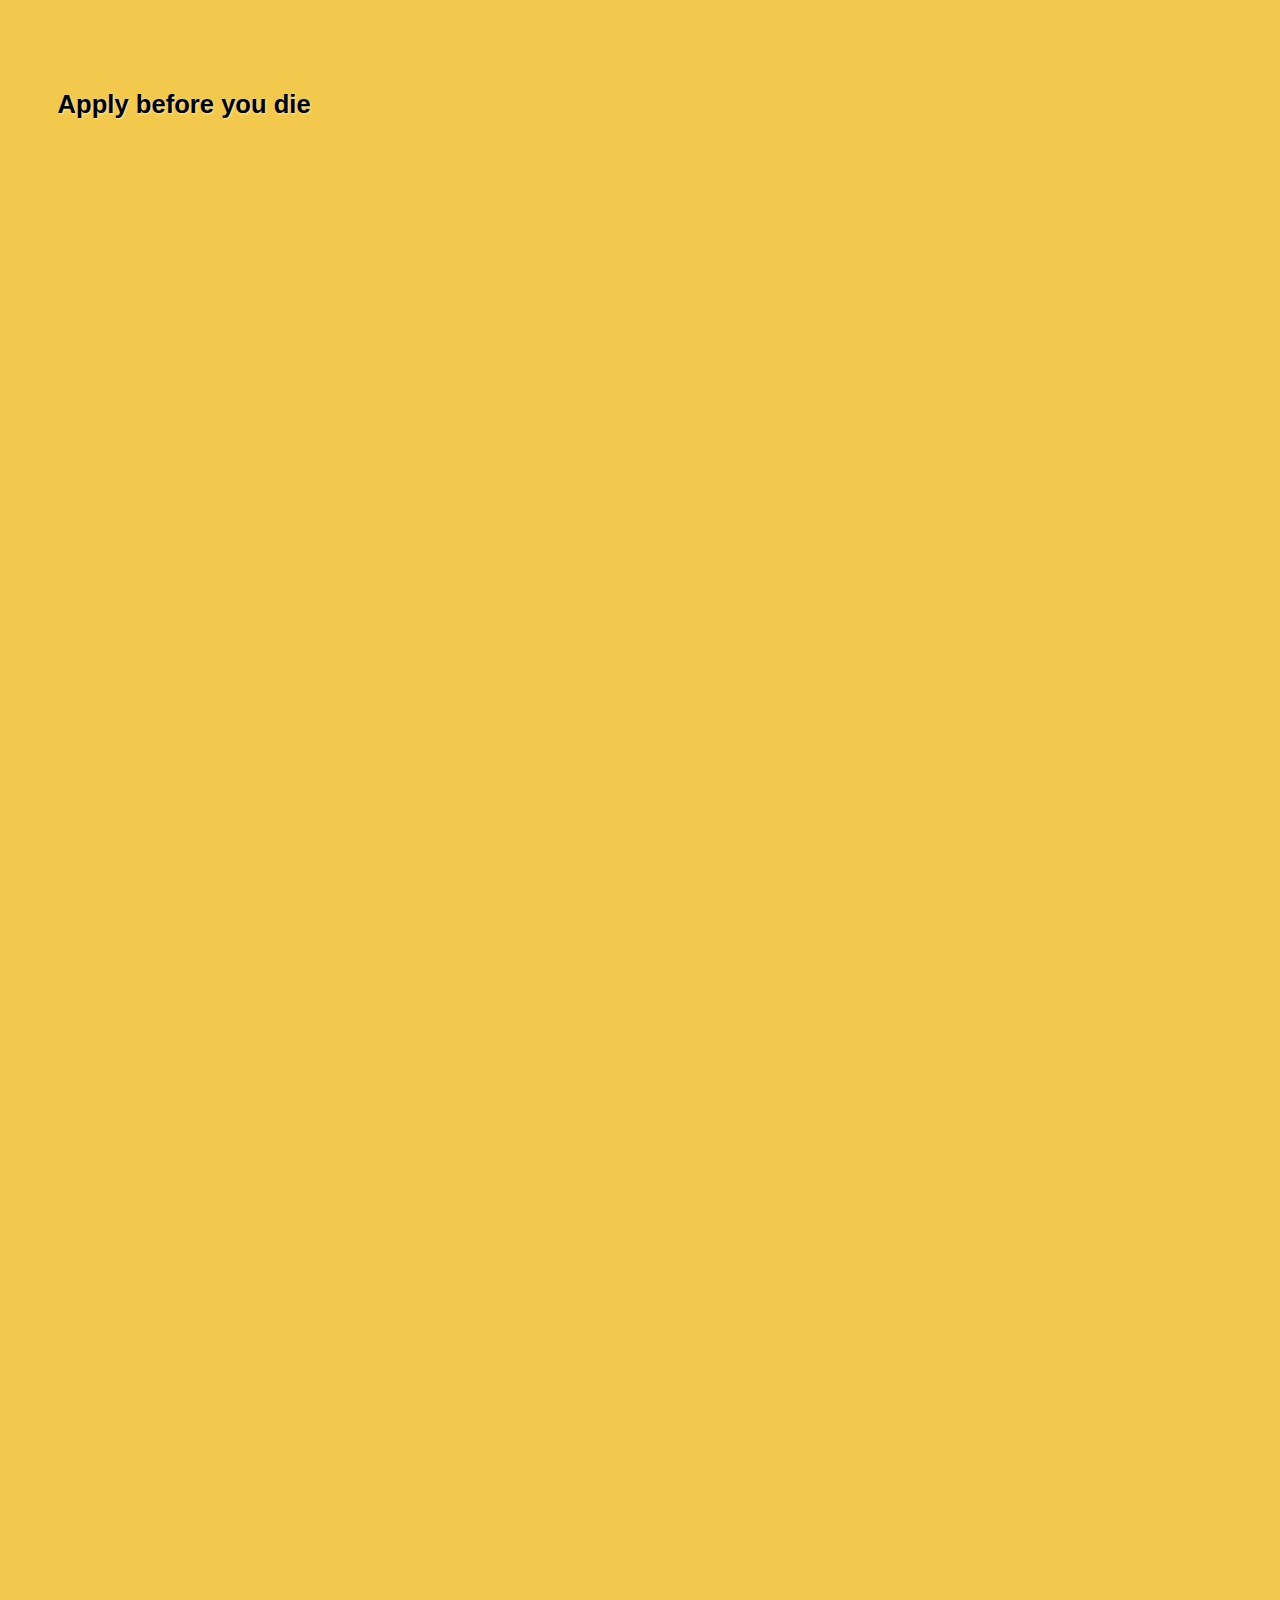
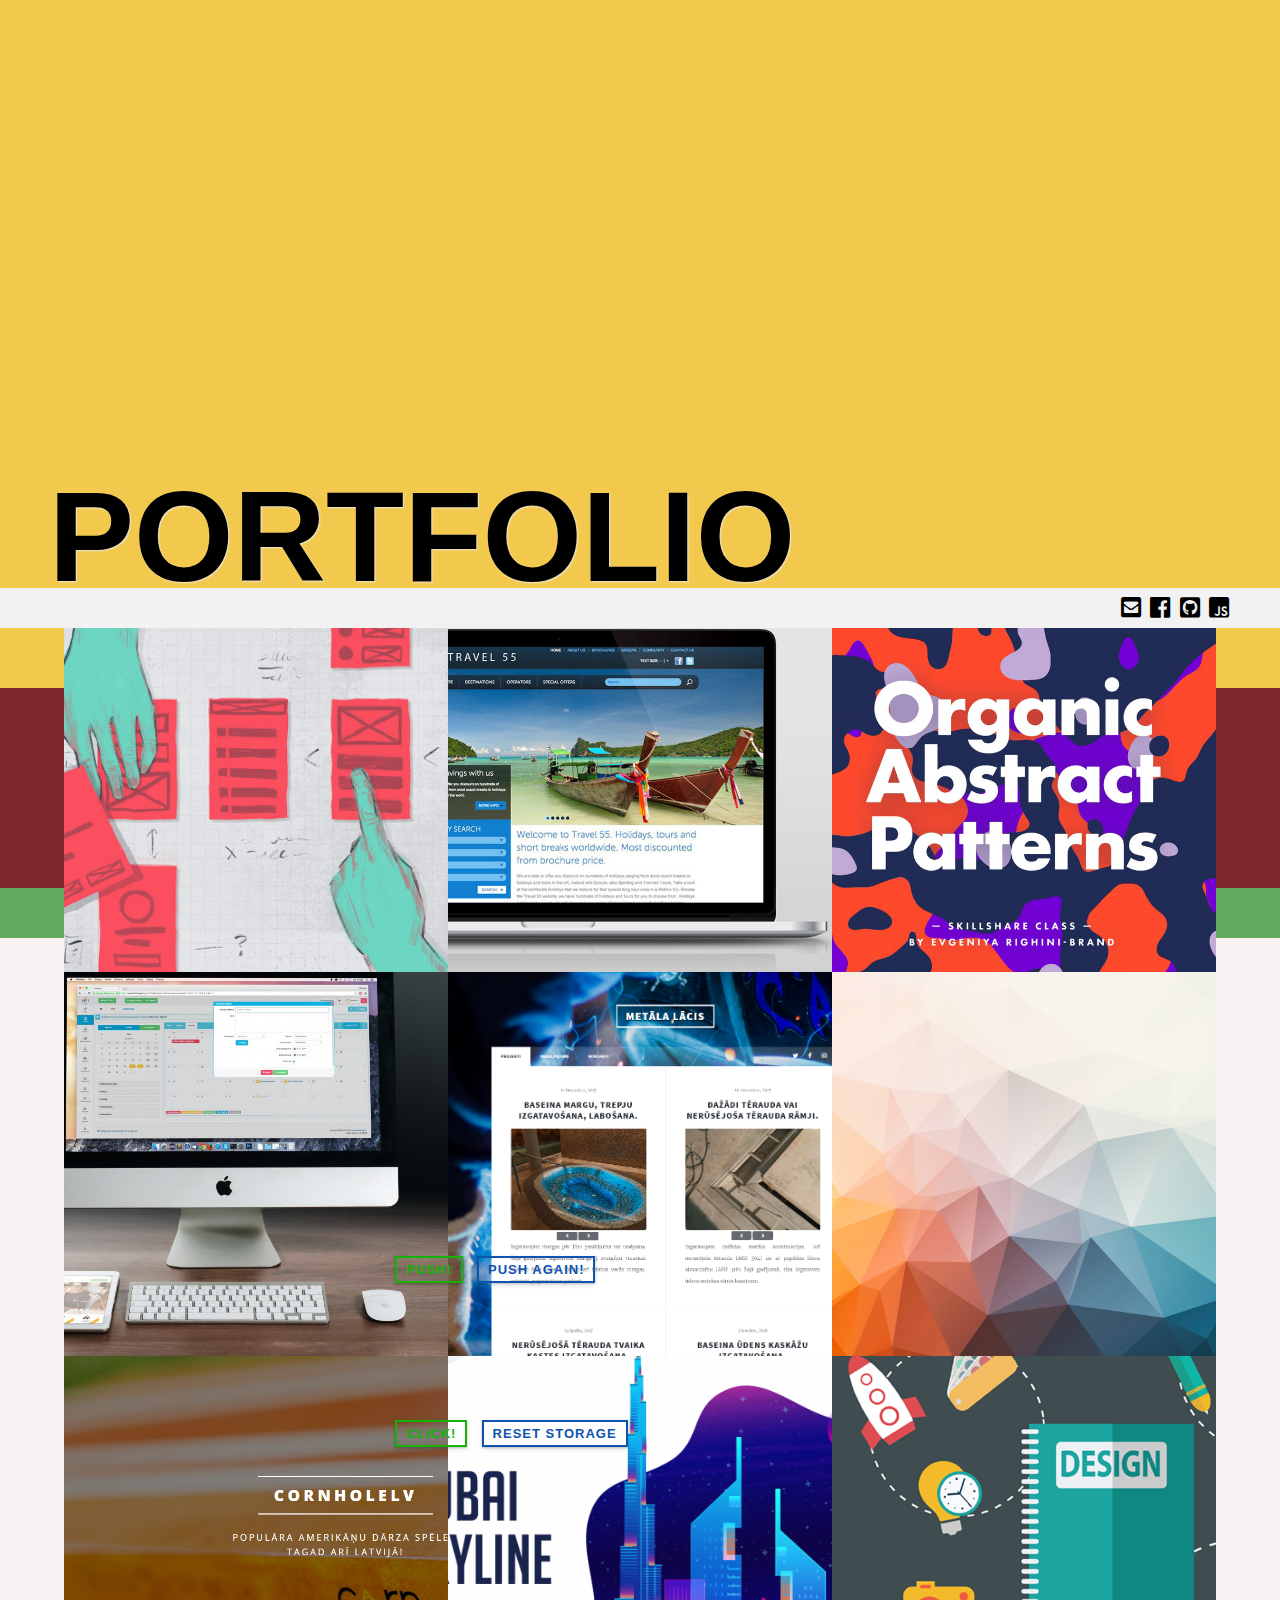
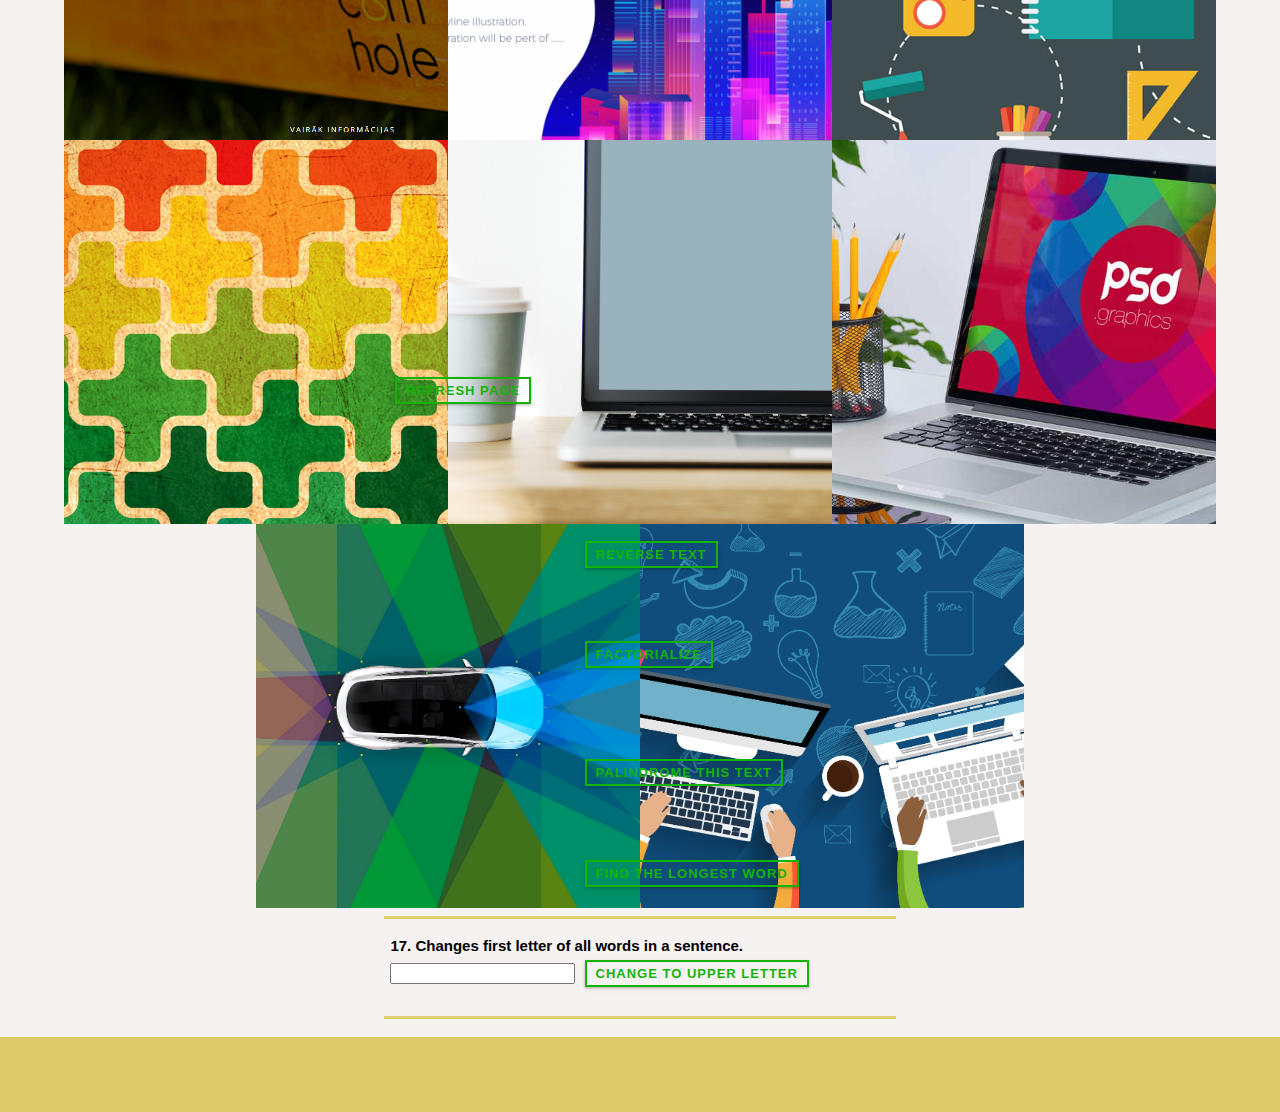
==== index.html @ d0a2f08c "17. Upper letter" ====
<html>
    <head> 
        <meta name="viewport" content="width=device-width, initial-scale=1.0">
        <link rel="stylesheet" href="reset.css">
        <link rel="stylesheet" href="style.css">
        <link rel="stylesheet" href="web-fonts-with-css\css\fontawesome-all.css">

        <title></title>
    </head>
    <body>

<div class="grid">
        <div class="sText"><h2>Apply before you die</h2></div>
        <div class="ltext"><h1>PORTFOLIO</h1> </div>
        
        <div class="pics">


            <div class="pic-des">
                <img class="image" src="img/1.png"></img>

                <div class="overlay overlayBot">
                        <div class="pictextbot"><p>Just drawing papers and fingers <br/>Dec 2018</p></div>
                    </div>
    
                    <div class="overlay2 overlayBot2">
                            <div class="pictexttop"><h4>Paperfinger.com</h4></div>
                        </div>
                
            </div> 

            <div class="pic-des">
                  <img class="image" src="img/2.png"></img>

                <div class="overlay overlayBot">
                    <div class="pictextbot"><p>Full web site build <br/>Jun 2018</p></div>
                </div>

                <div class="overlay2 overlayBot2">
                        <div class="pictexttop"><h4>KungFuPanda.com</h4></div>
                    </div>
                
            </div> 


            <div class="pic-des"><img  class="image" src="img/3.png"></img>
                <div class="overlay overlayBot">
                        <div class="pictextbot"><p>Pattern drawing <br/>Jun 2017</p></div>
                    </div>
    
                    <div class="overlay2 overlayBot2">
                            <div class="pictexttop"><h4>Organicabstract.com</h4></div>
                        </div>
                    
            </div>

            <div class="pic-des"><img  class="image" src="img/4.png"></img>
                <div class="overlay overlayBot">
                        <div class="pictextbot"><p>Full web site build <br/>Jun 2018</p></div>
                    </div>
    
                    <div class="overlay2 overlayBot2">
                            <div class="pictexttop"><h4>KungFuPanda.com</h4></div>
                        </div>
                    </div>

            <div class="pic-des"><img  class="image" src="img/6.png"></img>
                <div class="overlay overlayBot">
                        <div class="pictextbot"><p>Full web site build <br/>Jun 2018</p></div>
                    </div>
    
                    <div class="overlay2 overlayBot2">
                            <div class="pictexttop"><h4>KungFuPanda.com</h4></div>
                        </div>
                    </div>

            <div class="pic-des"><img  class="image" src="img/7.png"></img>
                <div class="overlay overlayBot">
                        <div class="pictextbot"><p>Full web site build <br/>Jun 2018</p></div>
                    </div>
    
                    <div class="overlay2 overlayBot2">
                            <div class="pictexttop"><h4>KungFuPanda.com</h4></div>
                        </div>
                    </div>

            <div class="pic-des"><img  class="image" src="img/8.png"></img>
                <div class="overlay overlayBot">
                        <div class="pictextbot"><p>Full web site build <br/>Jun 2018</p></div>
                    </div>
    
                    <div class="overlay2 overlayBot2">
                            <div class="pictexttop"><h4>KungFuPanda.com</h4></div>
                        </div>
                    </div>

            <div class="pic-des"><img  class="image" src="img/9.png"></img>
                <div class="overlay overlayBot">
                        <div class="pictextbot"><p>Full web site build <br/>Jun 2018</p></div>
                    </div>
    
                    <div class="overlay2 overlayBot2">
                            <div class="pictexttop"><h4>KungFuPanda.com</h4></div>
                        </div>
                    </div>

            <div class="pic-des"><img  class="image" src="img/10.png"></img>
                <div class="overlay overlayBot">
                        <div class="pictextbot"><p>Full web site build <br/>Jun 2018</p></div>
                    </div>
    
                    <div class="overlay2 overlayBot2">
                            <div class="pictexttop"><h4>KungFuPanda.com</h4></div>
                        </div>
                    </div>

            <div class="pic-des"><img  class="image" src="img/11.png"></img>
                <div class="overlay overlayBot">
                        <div class="pictextbot"><p>Full web site build <br/>Jun 2018</p></div>
                    </div>
    
                    <div class="overlay2 overlayBot2">
                            <div class="pictexttop"><h4>KungFuPanda.com</h4></div>
                        </div>
                    </div>

            <div class="pic-des"><img  class="image" src="img/12.png"></img>
             <div class="overlay overlayBot">
                        <div class="pictextbot"><p>Full web site build <br/>Jun 2018</p></div>
                    </div>
    
                    <div class="overlay2 overlayBot2">
                            <div class="pictexttop"><h4>KungFuPanda.com</h4></div>
                        </div>
                    </div>

            <div class="pic-des"><img  class="image" src="img/13.png"></img>
             <div class="overlay overlayBot">
                        <div class="pictextbot"><p>Full web site build <br/>Jun 2018</p></div>
                    </div>
    
                    <div class="overlay2 overlayBot2">
                            <div class="pictexttop"><h4>KungFuPanda.com</h4></div>
                        </div>
                    </div>

            <div class="pic-des"><img  class="image" src="img/14.png"></img>
             <div class="overlay overlayBot">
                        <div class="pictextbot"><p>Full web site build <br/>Jun 2018</p></div>
                    </div>
    
                    <div class="overlay2 overlayBot2">
                            <div class="pictexttop"><h4>KungFuPanda.com</h4></div>
                        </div>
                    </div>

            <div class="pic-des"><img  class="image" src="img/15.png"></img>
             <div class="overlay overlayBot">
                        <div class="pictextbot"><p>Full web site build <br/>Jun 2018</p></div>
                    </div>
    
                    <div class="overlay2 overlayBot2">
                            <div class="pictexttop"><h4>KungFuPanda.com</h4></div>
                        </div>
                    </div>

    </div>

        <div class="pre-footer">
            <a href="JSLearning/index.html"> <i class="fas fa-envelope-square"></i></a>
            <a href="JSLearning/index.html"> <i class="fab fa-facebook"></i></a>
            <a href="JSLearning/index.html"> <i class="fab fa-github-square" href="#"></i></a>
            <a href="JSLearning/index.html"> <i class="fab fa-js-square"></i></a>
        </div>

        <div class="footer-portfolio">
        </div>
    
<!-- JS web part -->
<div class="grid-js-part">

        <div class="page-seperator">
               
            </div>

    <div class="title"></div>
    

    <div class="content">
        <div class="seperation">
            <p>1. Console.log();</p>
            
        </div>

        <div class="seperation"> 
            <p id="NR2">2. Console.log(); with var<br><br></p>
            <div id="NR2Data">
           </div>
        </div>

        <div class="seperation">
            <p id="NR3">3. Statement - Const.</p>
        </div>

        <div class="seperation">
            <p class="NR4">4. Query Selector</p> 
            <button class="btn btn-1 btn-1a" onclick="fromTransparentToGreen()">push!</button>
            <button class="btn btn-2 btn-2a" onclick="backToTransparent()">Push again!</button><br><br>
        </div>

        <div class="seperation">
            <p id="NR5">5. Node list</p>
            <div id="NR5NodeCount">5. Node list</div>
        </div>

        <div class="seperation">
            <p id="NR6">6. sessionStorage clickcount </p>
            <button class="btn btn-1 btn-1a" onclick="clickCounter()">Click!</button>
            <button class="btn btn-2 btn-2a" onclick="clickCounterReset()">Reset Storage</button>
            <div id="counterResult"></div><br>
        </div>
        
        <div class="seperation">
            <p id="NR7">7. Variables / Arrays / Loop</p>
            <ul id="people"></ul>
        </div>

        <div class="seperation">
            <p id="NR8">8. Loop with initializing variable outside</p>
            <div id="outsideLoop"></div><br>
        </div>

        <div class="seperation">
            <p id="NR9">9. LOOP IN</p>
            <div id="NR9Data"></div><br>
        </div>

        <div class="seperation">
           <p id="NR10">10. d3.js and SVG</p>
            <svg width = "200" height = "90">
                <circle cx = "40" cy = "40" r = "25" fill = "green"/>
             </svg>
        <h1>Hello mars</h1>
        <h2>Testing for good</h2>
    </div><br>

    <div class="seperation">
        <p id="NR11">11. Random cards</p>
        <div id="NR11Data">
            <input class="btn btn-1 btn-1a" type="button" value="Refresh Page" onClick="window.location.reload()">
        </div>
        <br>
    </div> 

    <div class="seperation">
        <p id="NR12">12. Bus times. for of.</p>
        <div id="NR12Data">
            
        </div>
        <br>
    </div> 

    <div class="seperation">
        <p id="NR13">13. Reverse a string</p>
        <div id="NR13Data">
            <input type="text" id="reversetext"/>
            <input class="btn btn-1 btn-1a" type="button" value="Reverse Text" onClick="reversedMuch()"> </br>
        </div>
        <p id="demo"></p>
        <br>
    </div> 

    <div class="seperation">
        <p id="NR14">14. Factorializing</p>
        <div id="NR14Data">
            <input type="text" id="factorText"/>
            <input class="btn btn-1 btn-1a" type="button" value="Factorialize" onClick="factorAndDelete()"> </br>
            <div id="FactoResult"></div>
        </div>
        
        <br>
    </div> 

    <div class="seperation">
        <p id="NR15">15. Removes capital letters, symbols and checks if the word is Palindrome.</p>
        <div id="NR15Data">
            <input type="text" id="PalindromeText"/>
            <input class="btn btn-1 btn-1a" type="button" value="Palindrome this text" onClick="PalindromeThis()"> </br>
            <div id="PalindromeResult"></div>
        </div>
        
        <br>
    </div> 

    <div class="seperation">
        <p id="NR16">16. Find the longest word and give the length of that word.</p>
        <div id="NR16Data">
            <input type="text" id="FindLongestWordText"/>
            <input class="btn btn-1 btn-1a" type="button" value="Find the longest word" onClick="FindLongestWord()"> </br>
            <div id="FindLongestWordRes"></div>
        </div>
        
        <br>
    </div> 

    <div class="seperation">
        <p id="NR17">17. Changes first letter of all words in a sentence.</p>
        <div id="NR17Data">
            <input type="text" id="UpperLetterText"/>
            <input class="btn btn-1 btn-1a" type="button" value="Change to Upper letter" onClick="UpperLetter()"> </br>
            <div id="UpperLetterRes"></div>
        </div>
        
        <br>
    </div> 

        <br>
    </div>
    <div class="footer"></div>

</div>
<script src="https://d3js.org/d3.v5.min.js"></script>
<script src="JSLearning/app.js"></script>


    </body>
</html>
---- style.css ----
.grid{
    font-family: Verdana,sans-serif;
    font-size: 16px;
    background-color: #F2C94C;
    display: grid;
    grid-template-columns: 1fr;
    grid-template-rows: 2fr 8.5vw 0% 40px 60px;

    /* grid-template-areas:
    "stext stext stext stext"
    "ltext ltext ltext ltext"
    "pics pics pics pics pics"
    "footer footer footer footer footer "; */
}

.stext{
    font-family: Calibri, Apercu Pro, sans-serif;
    font-size: 2vw;
    text-shadow: 1px 1px 2px  rgb(237,230,213);
    display: flex;
    justify-content: start;
    padding: 11vh 0 0 4.5vw;
    line-height: 40%;
}


.ltext h1{
    font-family: Calibri, Apercu Pro, sans-serif;
    /* font-size: calc(14px + (70 - 14) * ((100vw - 350px) / (1600 - 300))); */
    font-size: 10vw;
    text-shadow: 1px 1px 2px  rgb(237,230,213) ;
    display: flex;
    justify-content: start;
    color:black;
    line-height: 90%;
    padding-left: 3.8vw;
}

.text-block {
    position: absolute;
    bottom: 200px;
    right: 200px;
    background-color: black;
    color: white;
    padding-left: 20px;
    padding-right: 20px;
}

.pics{
    justify-content: center;
    display: flex;
    flex-wrap: wrap;
    padding-bottom: 50px;
    
    }

.pics img{
    width: 30vw;
  
    }

/* .pics img:hover{
    width: 30vw;
    opacity: 0.5;
} */





.pic-des{
    position: relative;
    background-color: rgb(220,35,66);
}

/* Pic overlay animation from bottom */

.overlay{
    position: absolute;
    transition: all .5s ease;
    opacity: 0;
   
}



.pictextbot{
    color: rgb(237,230,213) ;
    font-family: Helvetica, sans-serif;
    position: absolute;
    top: 50%;
    left: 50%;
    transform: translate(-50%, -50%);
    font-size: 1vw;
    text-align: center;
    line-height: 1.1;
    text-shadow: 0.5px 0.5px 0.5px rgb(7, 0, 0);
}




.overlayBot{
    height: 0;
    width: 100%;
    left: 0;
    bottom: 0;
   
}

/* .pic-des:hover .overlayBot{
    
} */

.pic-des:hover .overlay{
    width: 100%;
    opacity: 0.95;
    height:15%;
    background-color: rgb(220,35,66);
    
}

.pic-des:hover .image{
   
    opacity: 0.9;
    
    
}

/* pic overlay animation from top */

.overlay2{
    position: absolute;
    transition: all .5s ease;
    opacity: 0;
   
}


.overlayBot2{
    height: 0;
    width: 100%;
    top: 0;
    left: 0;
    
   
}

.pic-des:hover .overlay2{
    width: 100%;
    opacity: 0.95;
    height: 8%;
    background-color: rgb(220,35,66);
}

.pictexttop{
    color:  rgb(237,230,213);
    font-family: Arial, Helvetica, sans-serif;
    position: absolute;
    top: 50%;
    left: 50%;
    transform: translate(-50%, -50%);
    font-size: 1.3vw;
    text-shadow: 0.5px 0.5px 0.5px rgb(7, 0, 0);
}

/* Other */

.pre-footer{
    background-color: #f2f2f2;
    padding-right: 4vw;
    justify-content: flex-end;
    display: flex;
    flex-wrap: wrap;
    position: relative;
}

.pre-footer i{
    font-size: 1.8vw;
    padding-left: 0.4em;
    text-align: center;
    vertical-align: middle;
    line-height: 40px; 
}

.pre-footer i:hover{
    font-size: 1.8vw;
    padding-left: 0.4em;
    text-align: center;
    vertical-align: middle;
    line-height: 40px; 
    color: #6E3270;;
    
}
a { color: inherit; } 




/* for JS part */

/* this grid is for phone :) */
.grid-js-part{
    background-color:#f7f2f2; 
    text-decoration-color: rgb(4, 108, 192);
    font-size: 15px;
    line-height: 1.2;
    display: grid;
    grid-template-columns: 30% 1fr 30%;
    grid-template-rows: auto 50px 1fr 75px;
    grid-template-areas:
    "page-seperator page-seperator page-seperator"
    "title title title"
    "content content content"
    "footer footer footer";
}




/* pc */

.title{
    grid-area: title;
    background-color: rgba(34, 139, 34, 0.705);
}


.content{
    padding-top: 4vw;
    grid-area: content;
  

}

.footer{
    grid-area: footer;
    background-color: rgba(211, 187, 51, 0.712);
}

.page-seperator{
    grid-area: page-seperator;
    background-color: #7F282E;
    /* background-image: url("img/trees.png"); */
    background-size: cover;

    
      
}

.page-seperator img{
    width: 100%;
}


@media screen and (min-width: 736px){
    .grid-js-part{
        display: grid;
        grid-template-columns: 30% 1fr 1fr 1fr 30%;
        grid-template-rows: 200px 50px 1fr 75px;
        grid-template-areas: 
        "page-seperator page-seperator page-seperator page-seperator page-seperator"
        "title title title title title"
        ". content content content ."
        "footer footer footer footer footer";
    }
}

.seperation{
    border-bottom-width: 3px;
    border-bottom-color: rgba(211, 187, 51, 0.678);
    border-bottom-style: solid;
    padding: 1.4vw 0 0.5vw 0.5vw;
   
}

.seperation p{
    font-weight: 600;
}

.btn{
	border: none;
	font-family: inherit;
	font-size: 13px;
	color: inherit;
	background: none;
	cursor: pointer;
	padding: 4px 9px;
	display: inline-block;
	margin: 5px 5px;
	text-transform: uppercase;
	letter-spacing: 1px;
	font-weight: 800;
	outline: none;
	position: relative;
	-webkit-transition: all 0.3s;
	-moz-transition: all 0.3s;
	transition: all 0.3s;
	box-shadow: 0 1px 2px 0 rgba(0, 0, 0, 0.2), 0 2px 5px 0 rgba(0, 0, 0, 0.103);
}

/* */
.btn-1 {
	border: 2px solid rgba(20, 180, 6);
	color: rgba(20, 180, 6);
}

.btn-1a:hover,
.btn-1a:active {
	color: #ffffff;
	background: rgba(20, 180, 6);
}


.btn-2 {
	border: 2px solid rgb(14, 84, 175);
	color: rgba(14, 84, 175);
}

.btn-2a:hover,
.btn-2a:active {
	color: #ffffff;
	background: rgba(14, 84, 175);
}

li{
    list-style-image:url(img/icon01so.png);
    
}

ul{
    padding-left: 25px;
}
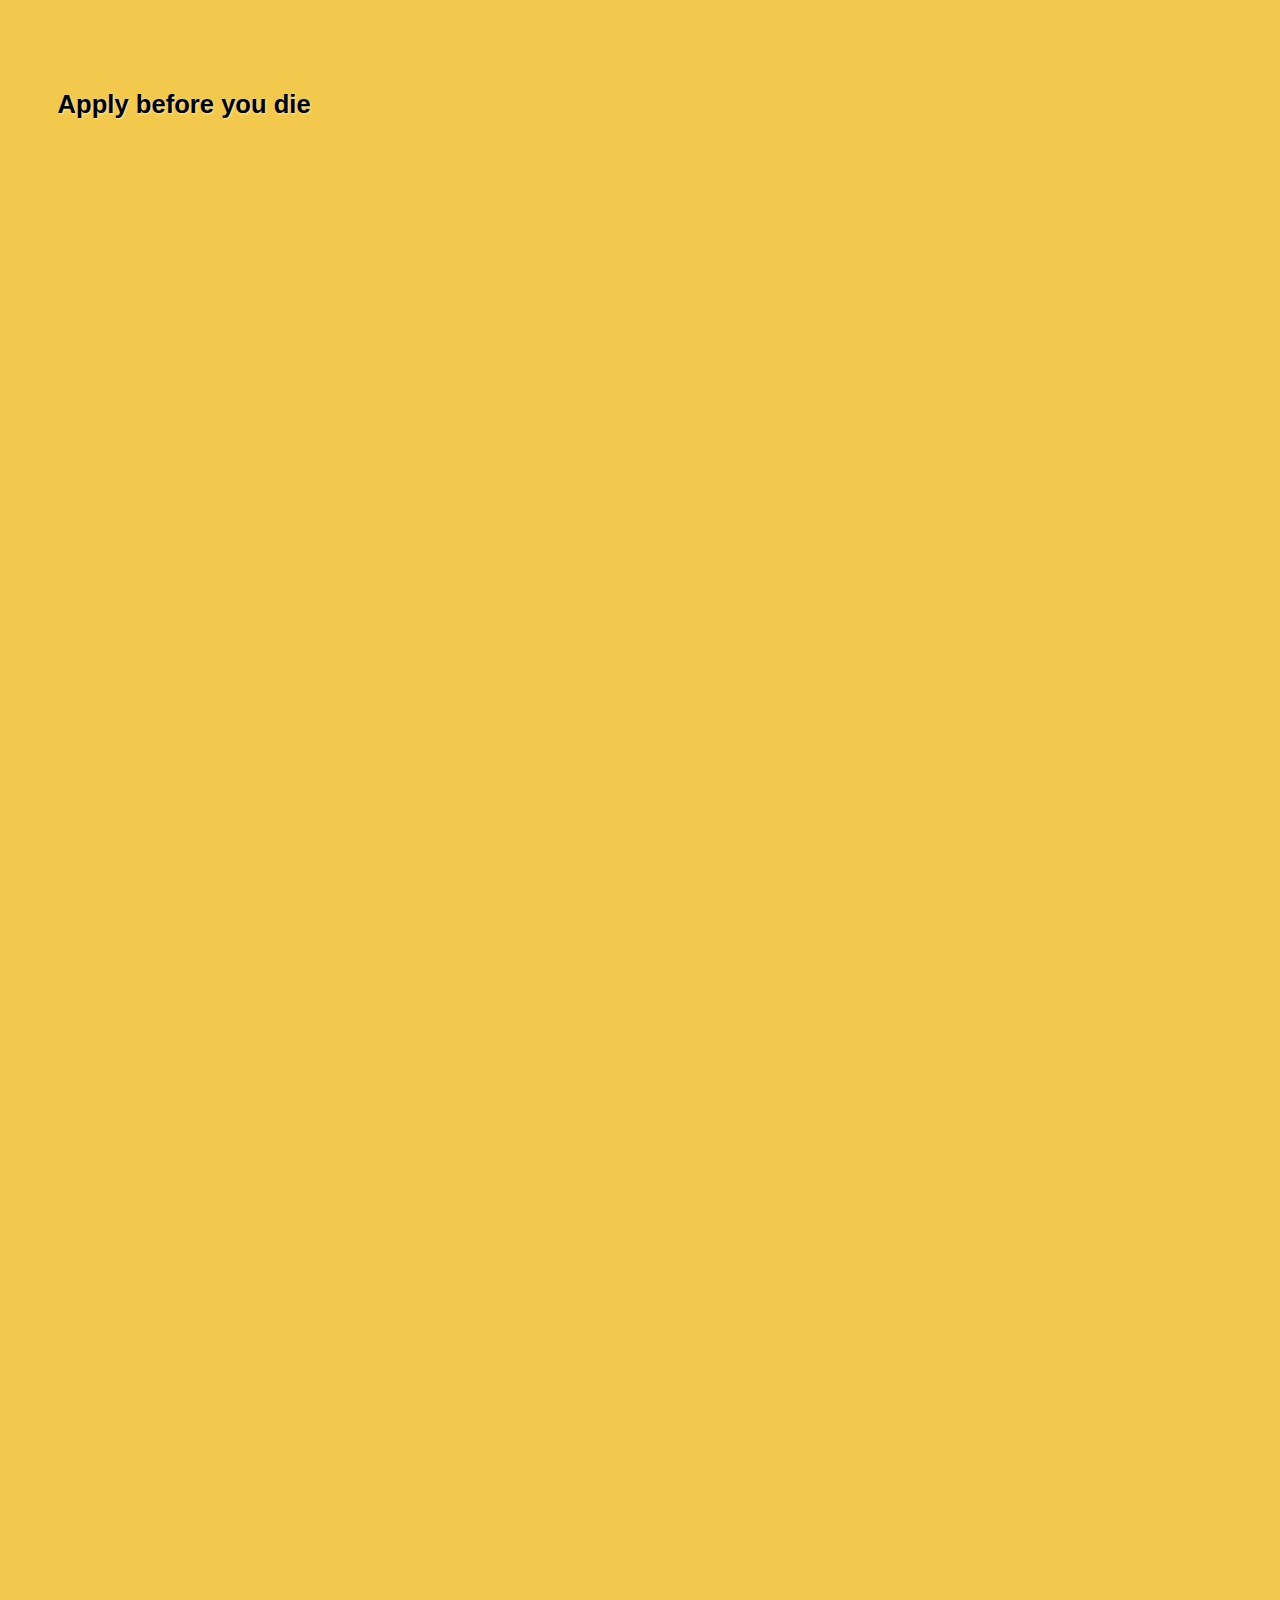
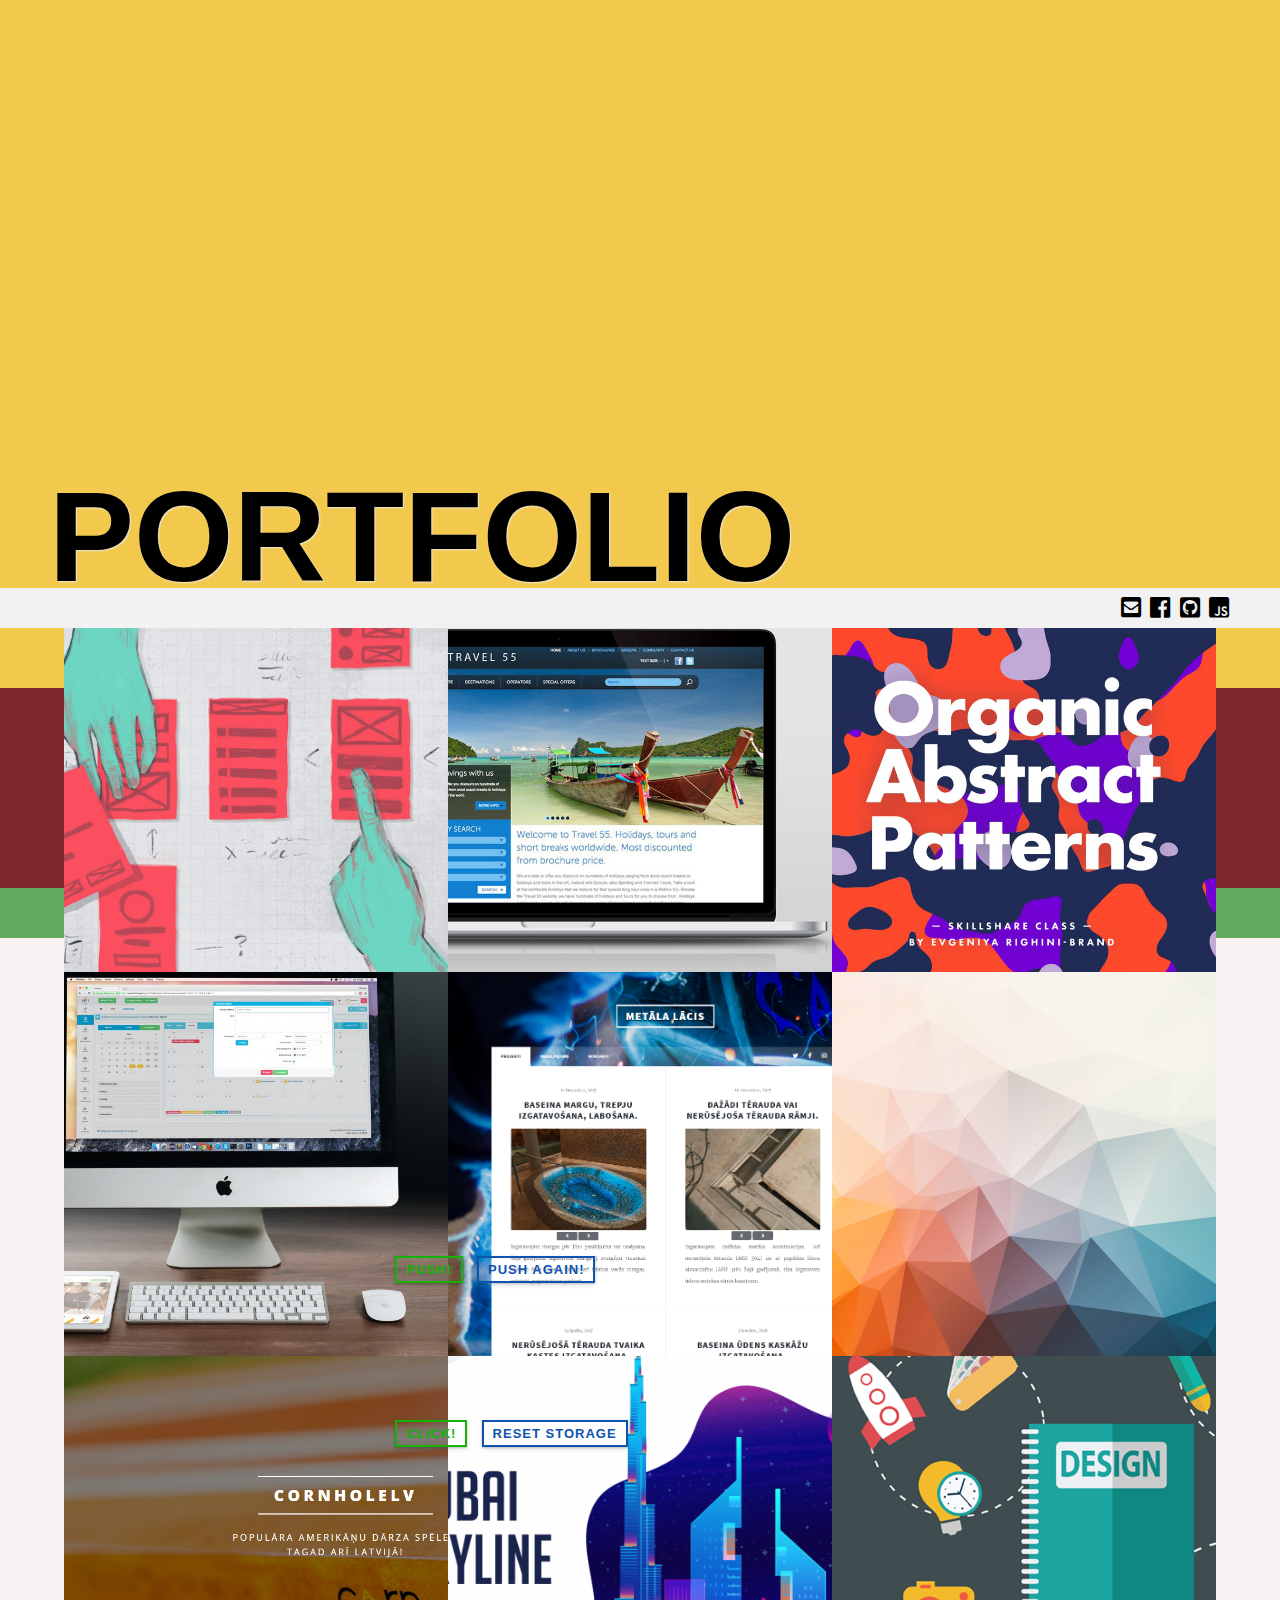
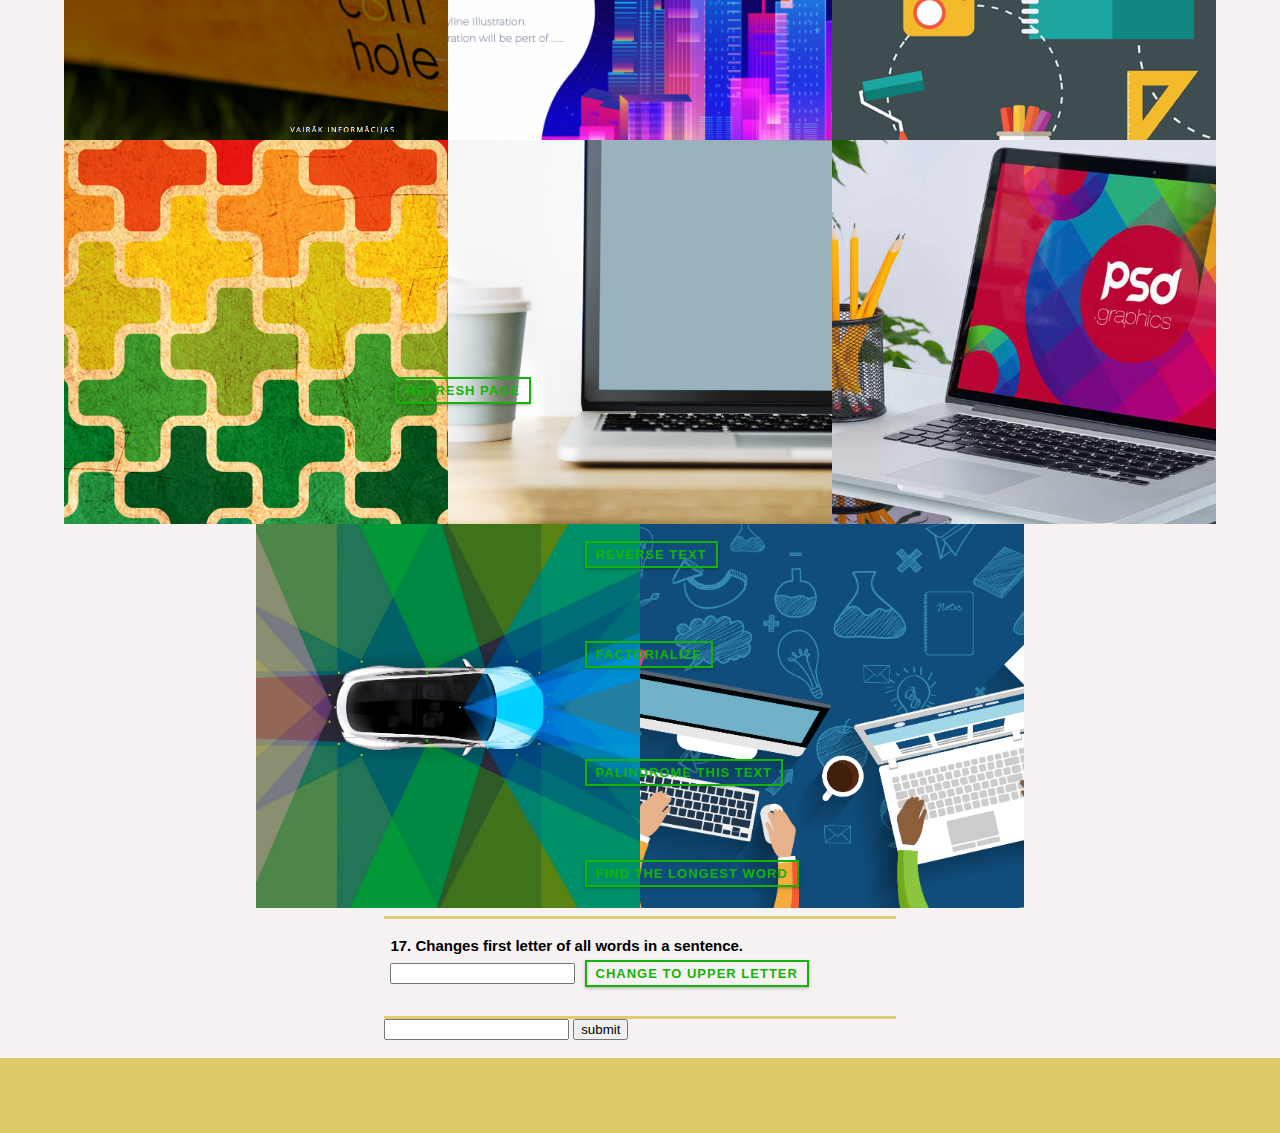
==== commit fc490a39: "probs" ====
--- a/index.html
+++ b/index.html
@@ -310,9 +310,30 @@
             <input class="btn btn-1 btn-1a" type="button" value="Change to Upper letter" onClick="UpperLetter()"> </br>
             <div id="UpperLetterRes"></div>
         </div>
-        
-        <br>
-    </div> 
+
+        <br>
+    </div> 
+
+
+
+        <script type="text/javascript">
+        function validate()
+        {
+        var regexp1=new RegExp("[^0-9]");
+        if(regexp1.test(document.getElementById("age").value))
+        {
+        alert("Only numbers are allowed");
+        return false;
+        }
+        }
+            </script>
+                <form action="" method="post" onsubmit="return validate()">
+                <input type="text" id="age" name="age">
+                <input type="submit" value="submit">
+            </form>
+
+
+
 
         <br>
     </div>
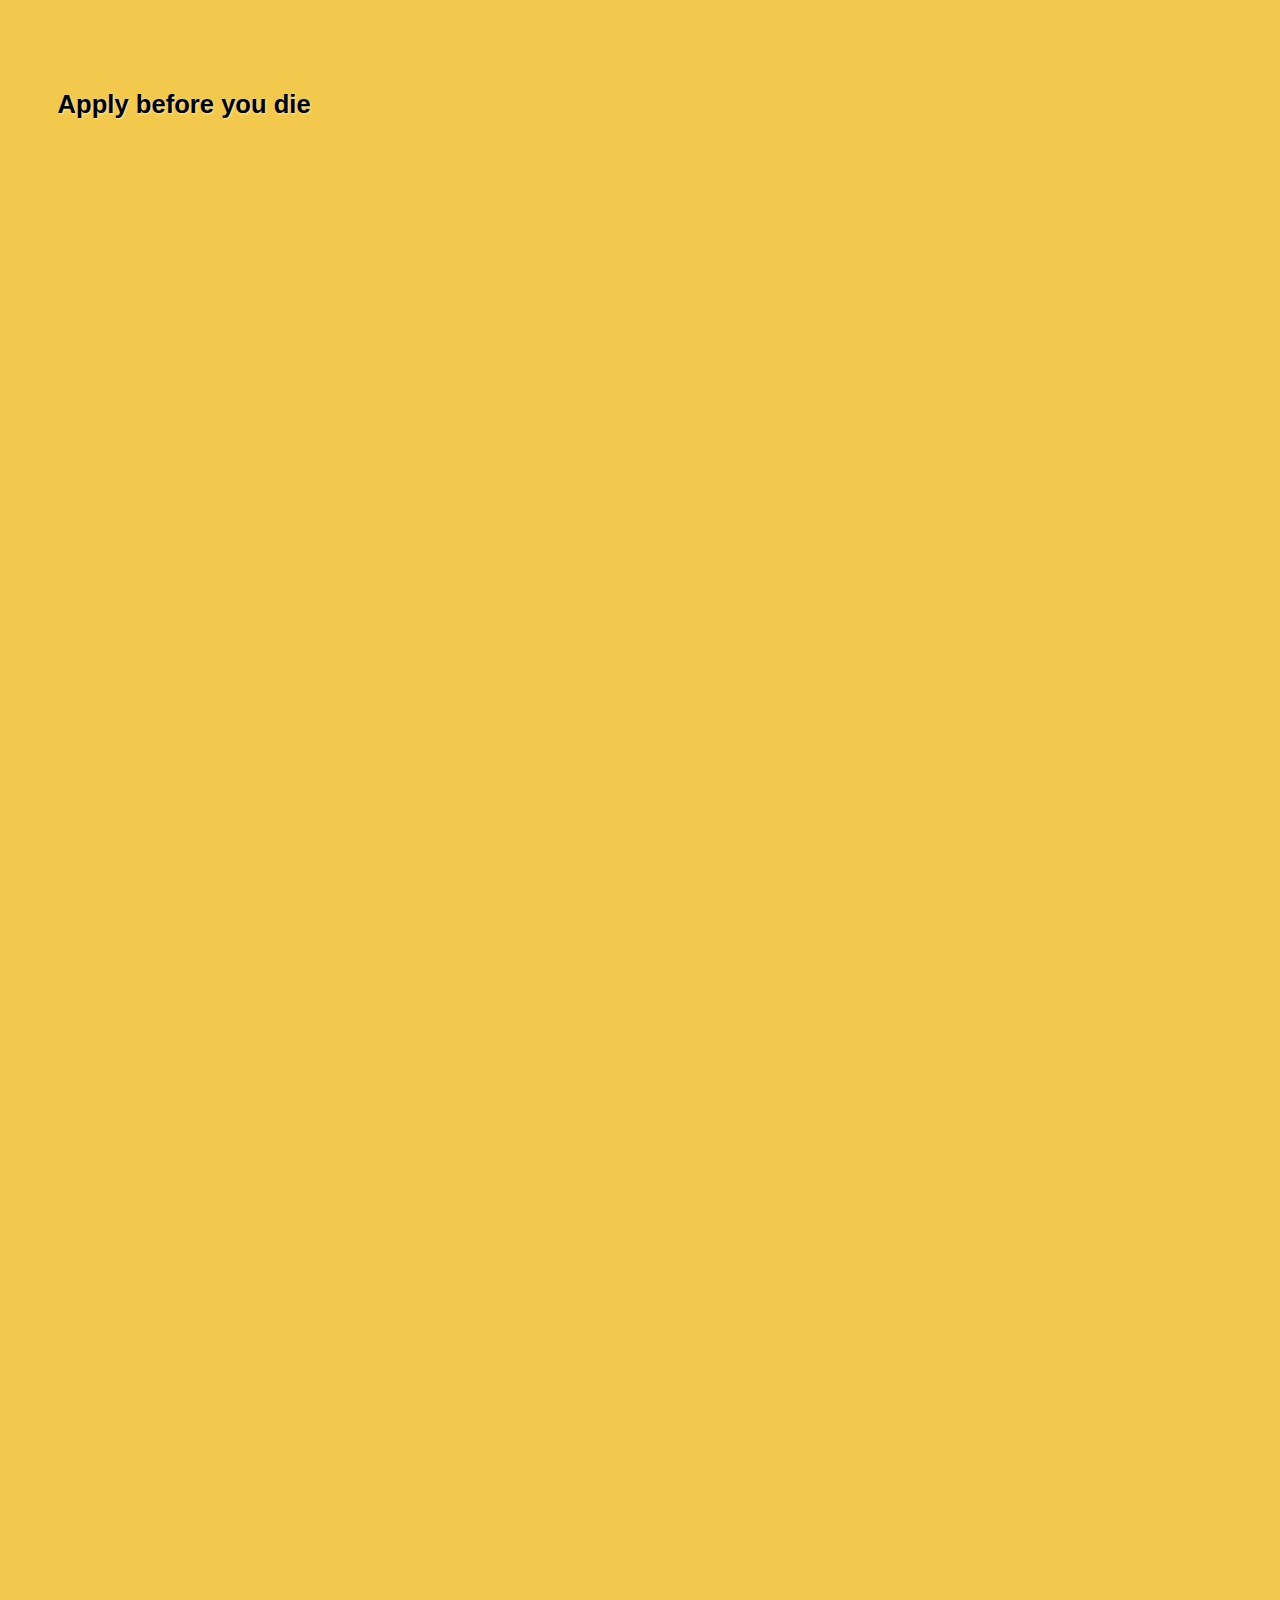
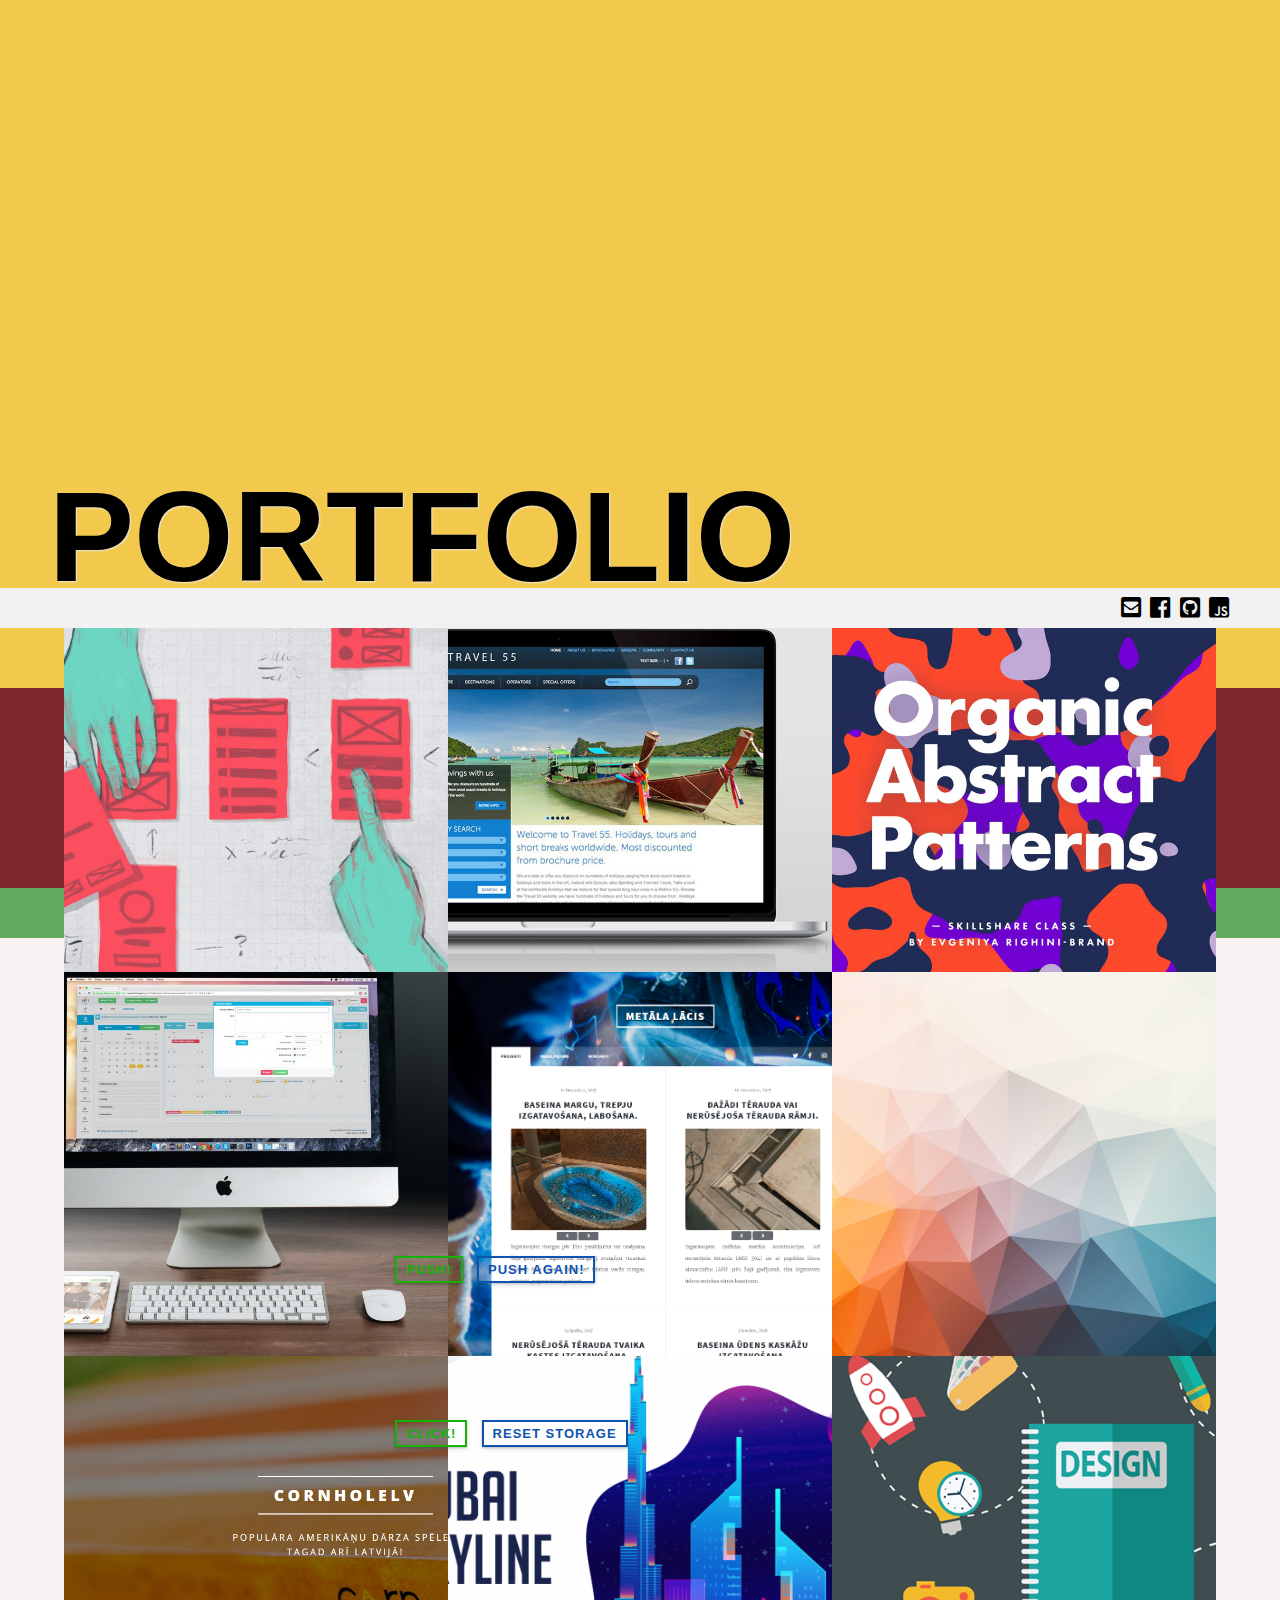
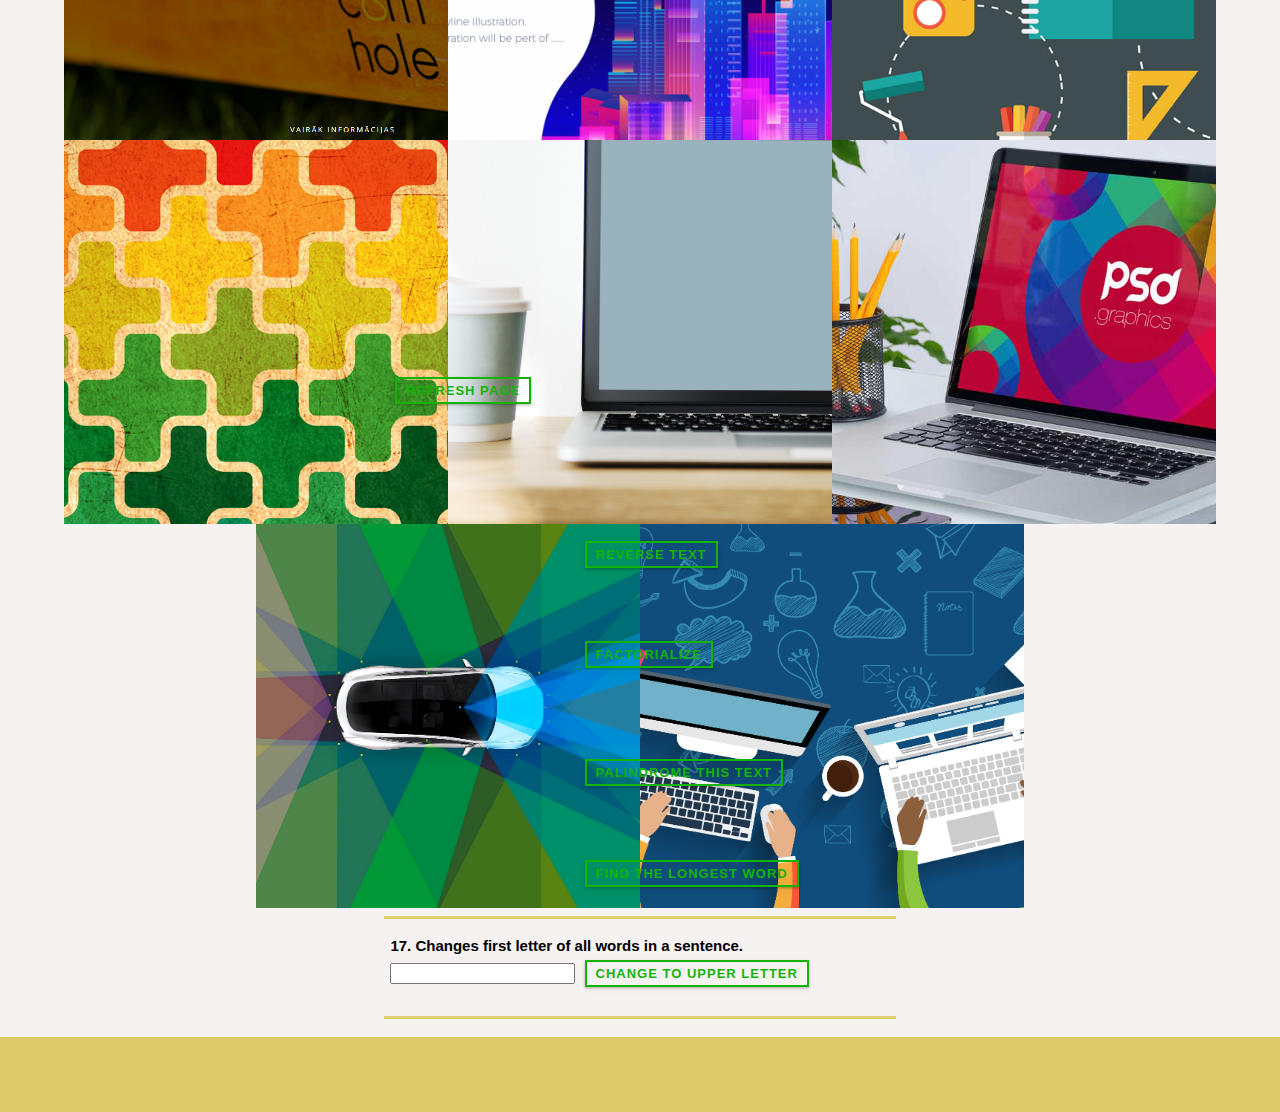
==== commit a5fd3a8d: "First letter to upper case, complete!" ====
--- a/index.html
+++ b/index.html
@@ -316,23 +316,6 @@
 
 
 
-        <script type="text/javascript">
-        function validate()
-        {
-        var regexp1=new RegExp("[^0-9]");
-        if(regexp1.test(document.getElementById("age").value))
-        {
-        alert("Only numbers are allowed");
-        return false;
-        }
-        }
-            </script>
-                <form action="" method="post" onsubmit="return validate()">
-                <input type="text" id="age" name="age">
-                <input type="submit" value="submit">
-            </form>
-
-
 
 
         <br>
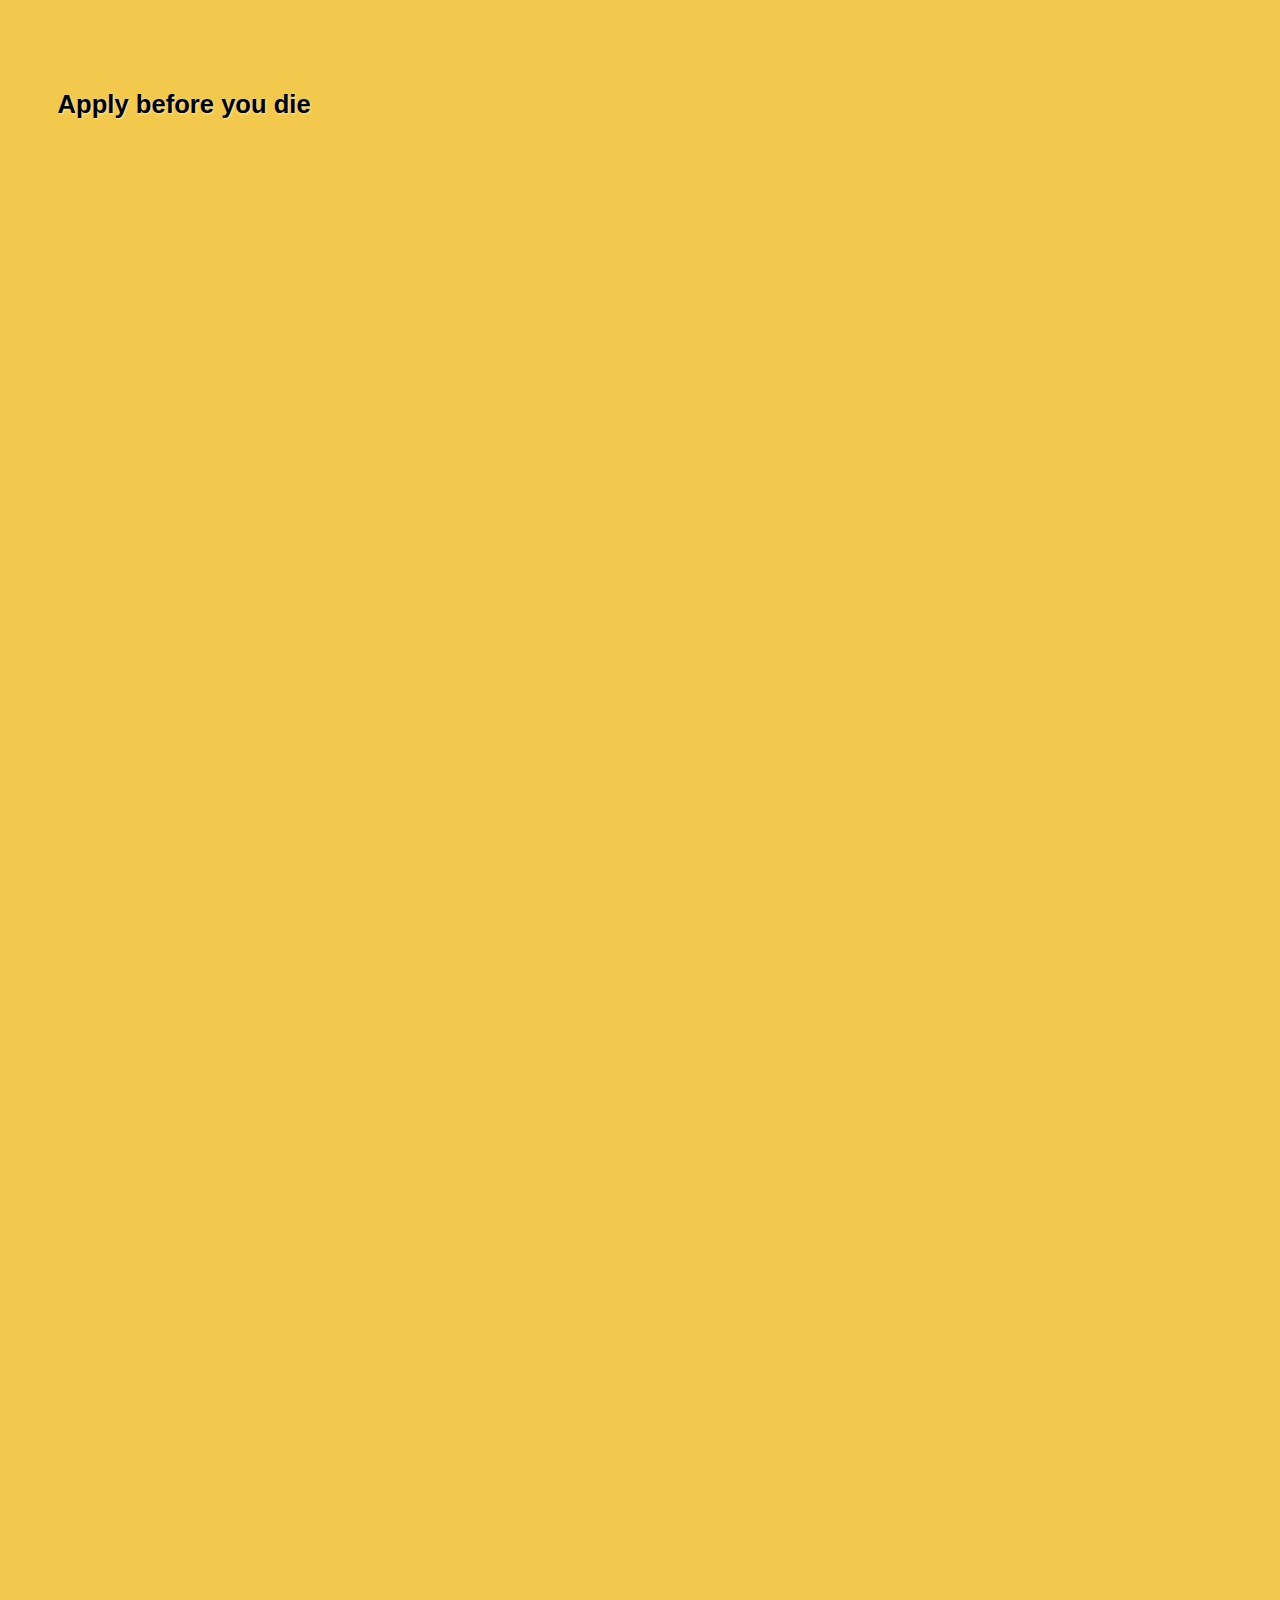
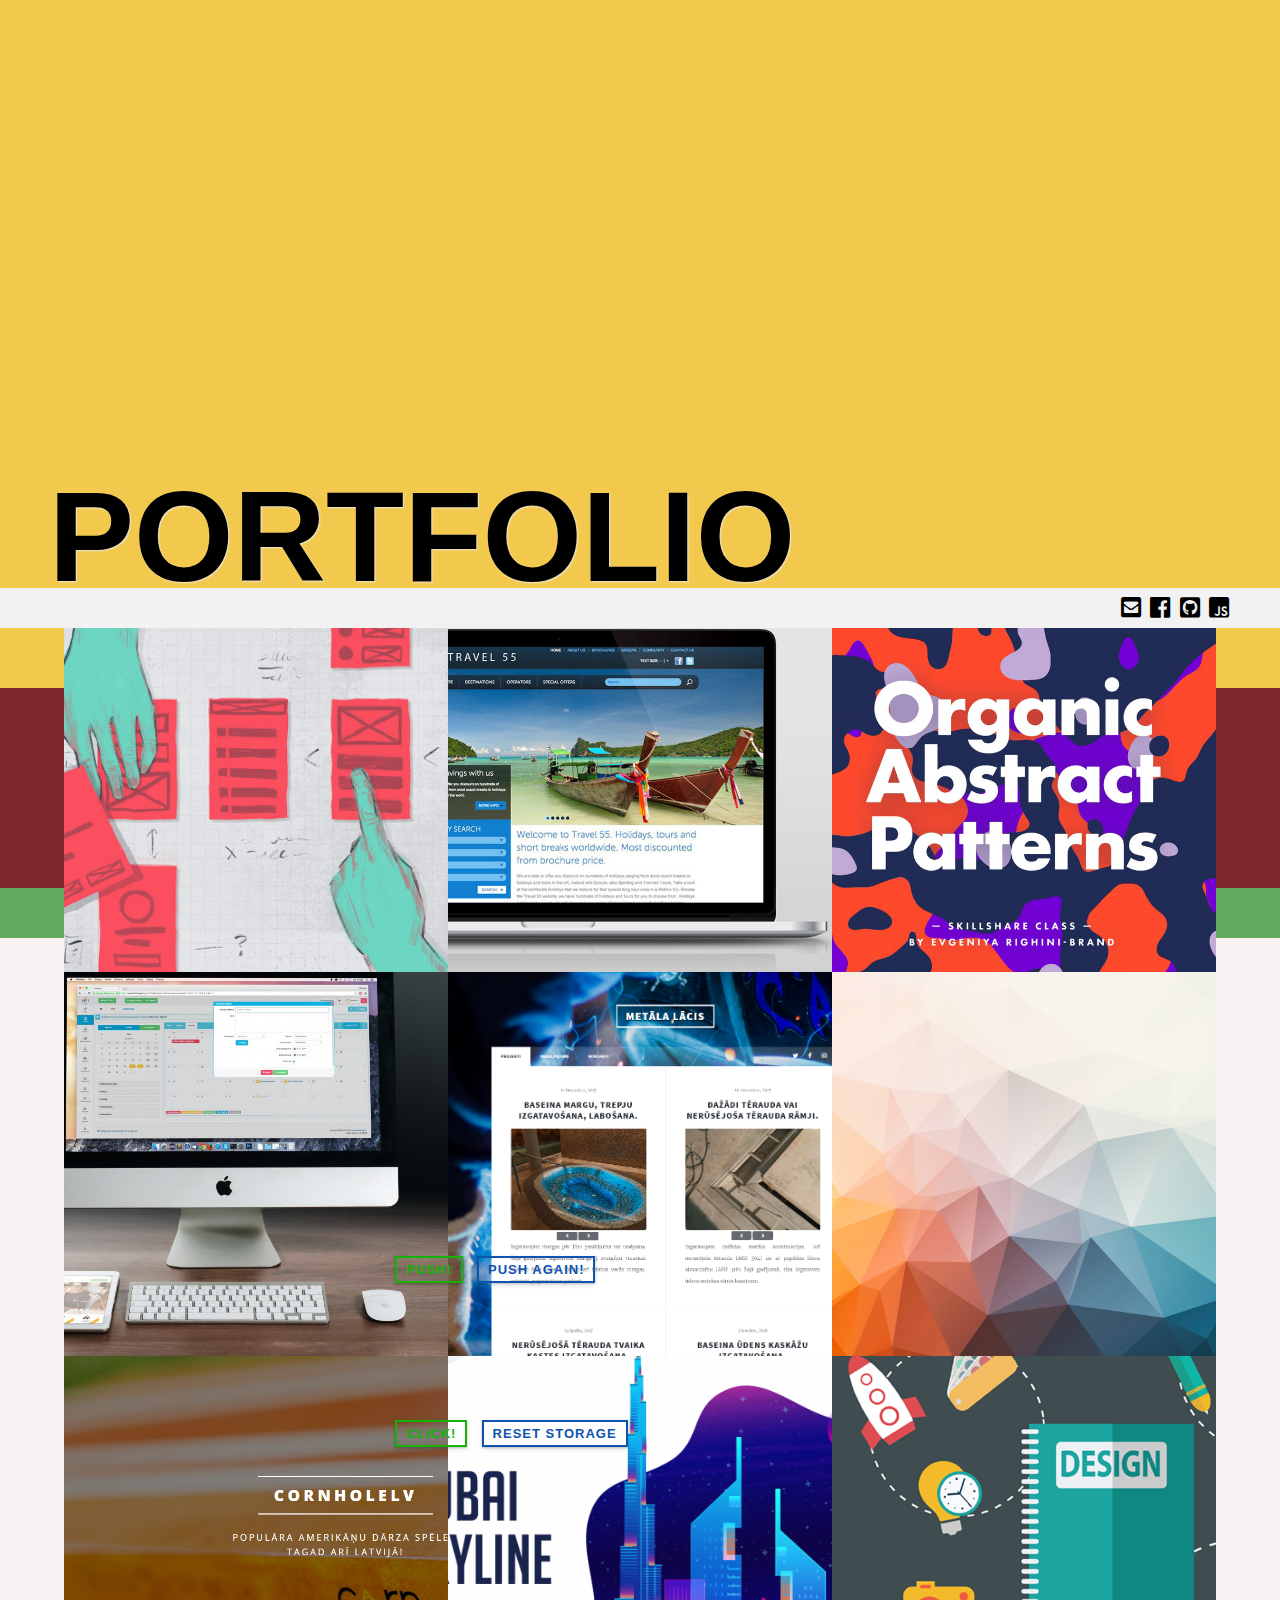
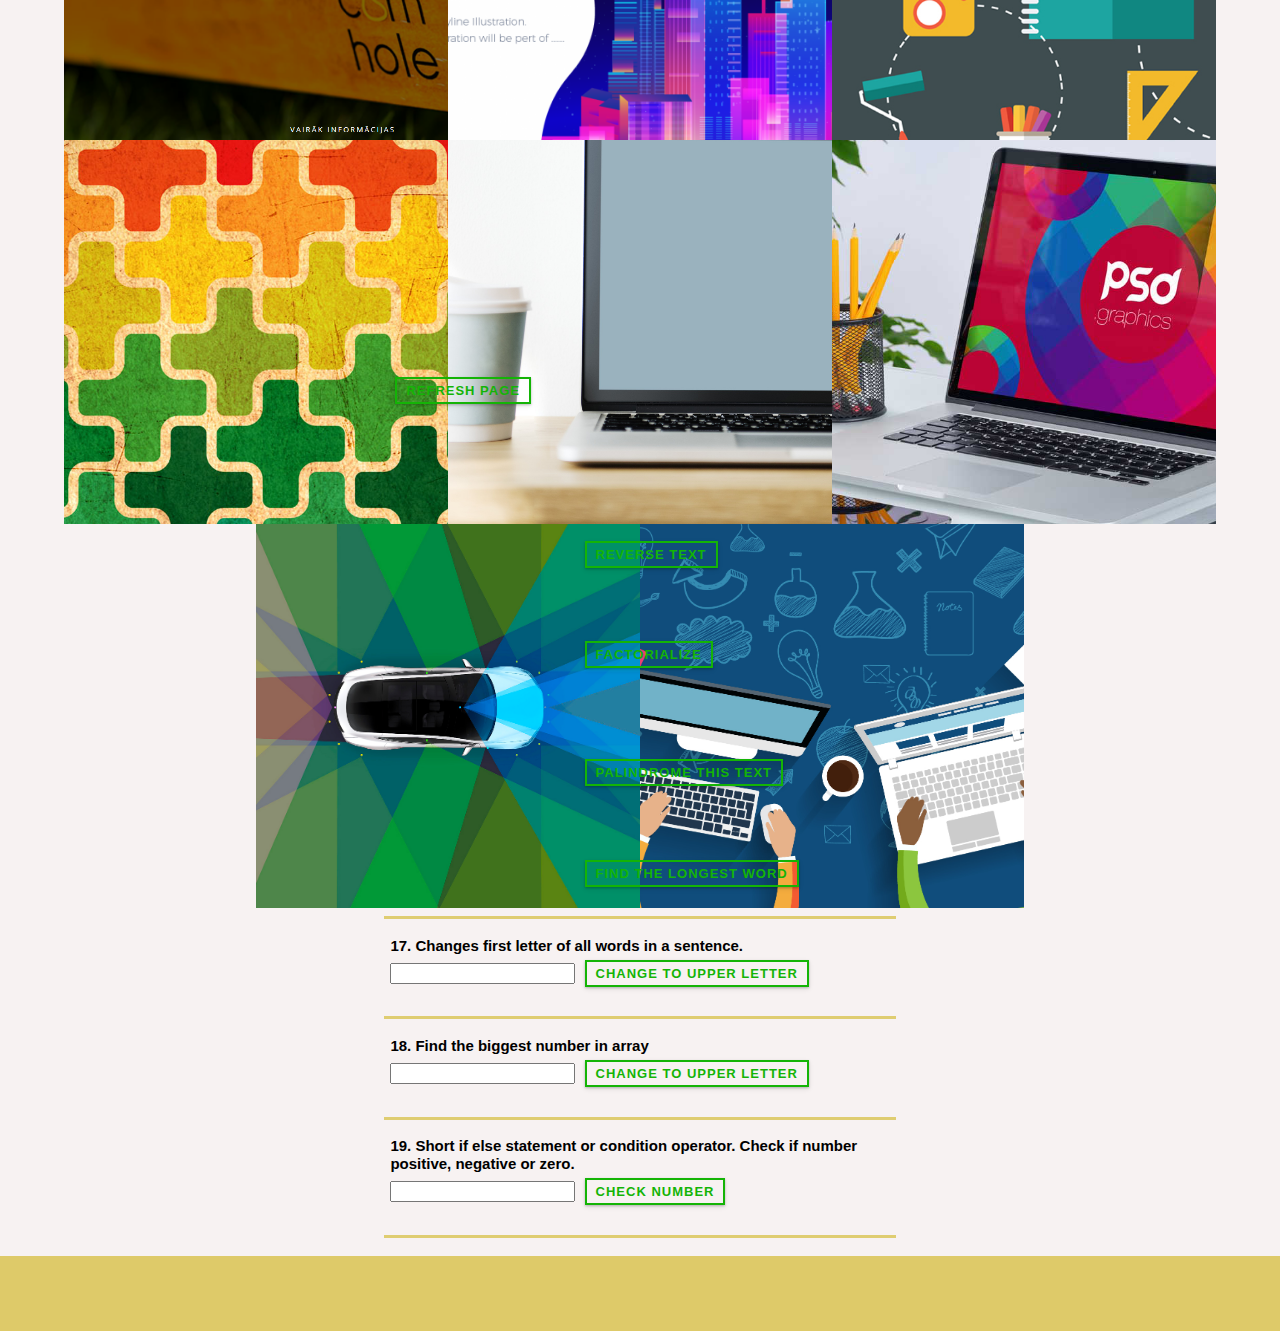
==== commit 3bde319b: "nr 19" ====
--- a/index.html
+++ b/index.html
@@ -315,7 +315,25 @@
     </div> 
 
 
-
+    <div class="seperation">
+        <p id="NR18">18. Find the biggest number in array</p>
+        <div id="NR18Data">
+            <input type="text" id="UpperLetterText"/>
+            <input class="btn btn-1 btn-1a" type="button" value="Change to Upper letter" onClick="UpperLetter()"> </br>
+            <div id="ArrayNumberResult"></div>
+        </div>
+        <br>
+    </div> 
+
+    <div class="seperation">
+        <p id="NR19">19. Short if else statement or condition operator. Check if number positive, negative or zero.</p>
+        <div id="NR19Data">
+            <input type="text" id="CondOperText"/>
+            <input class="btn btn-1 btn-1a" type="button" value="Check number" onClick="CondOper()"> </br>
+            <div id="CondOperResult"></div>
+        </div>
+        <br>
+    </div> 
 
 
         <br>
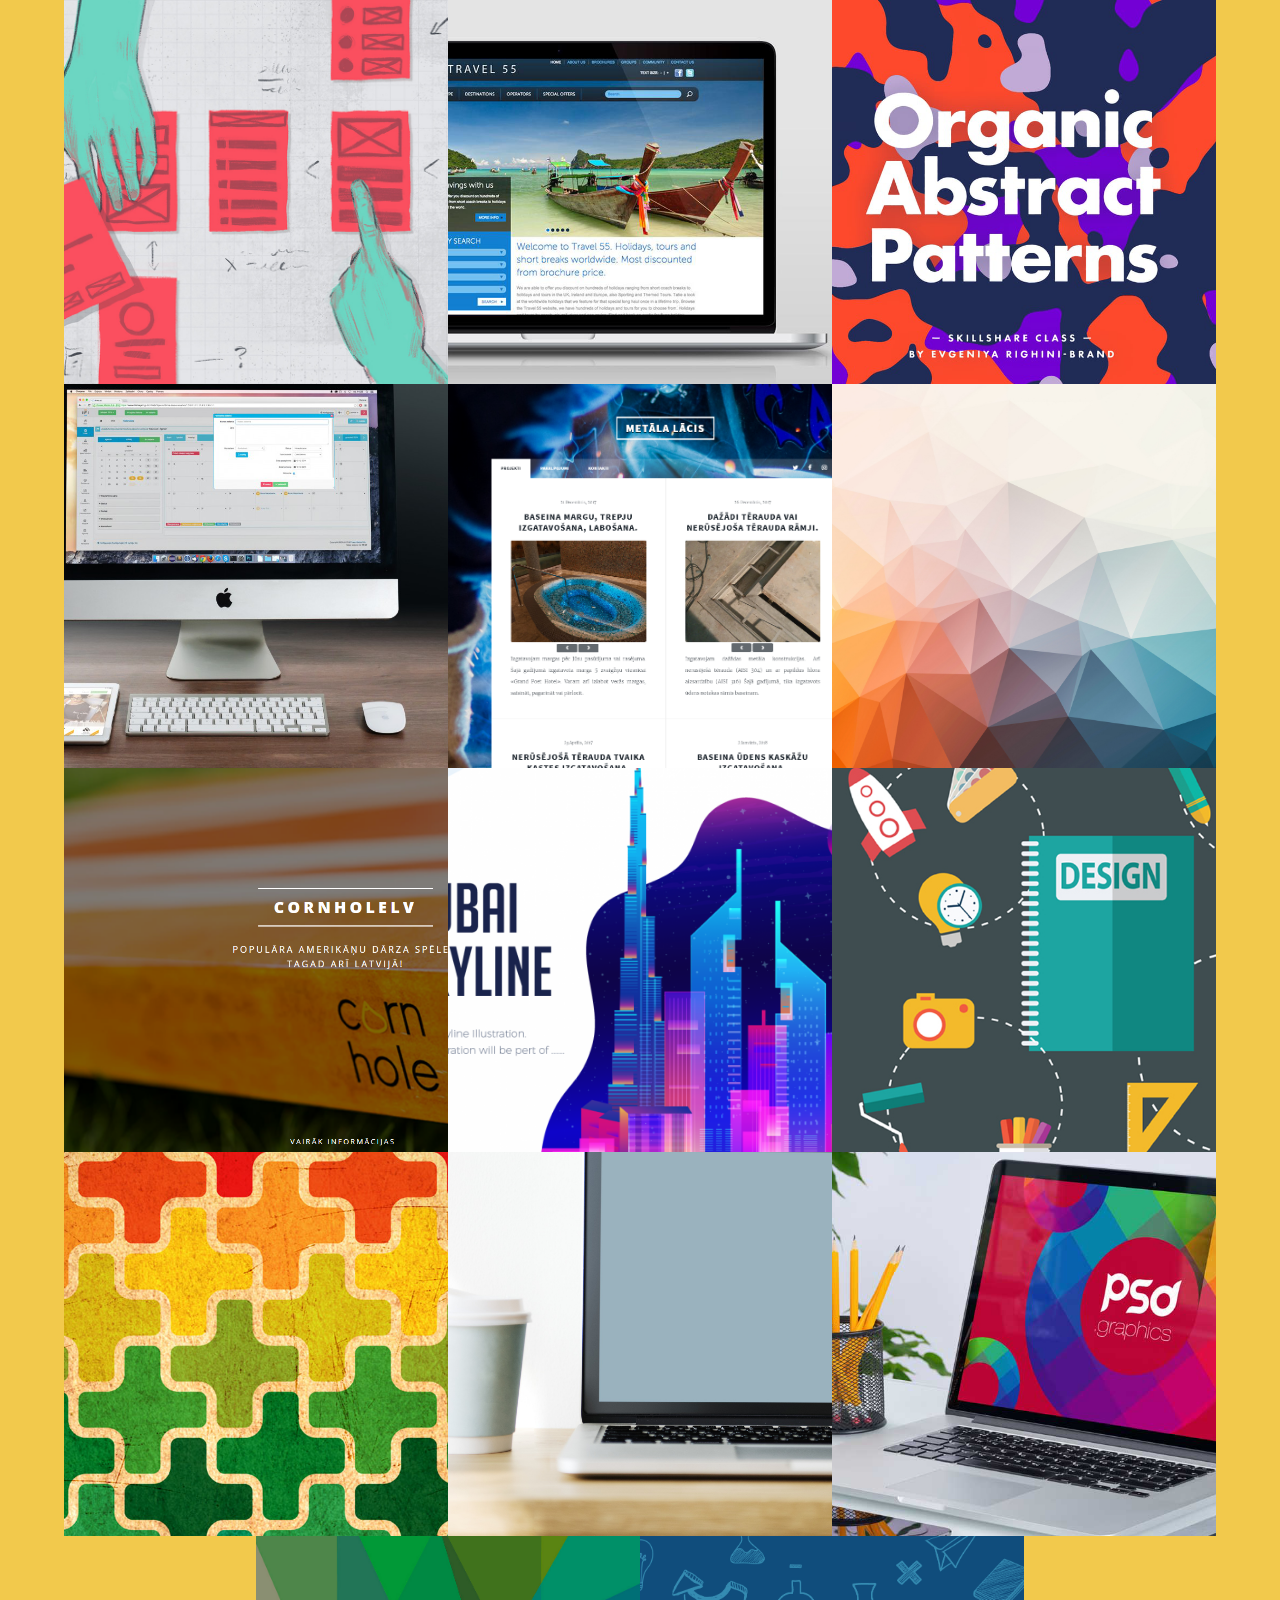
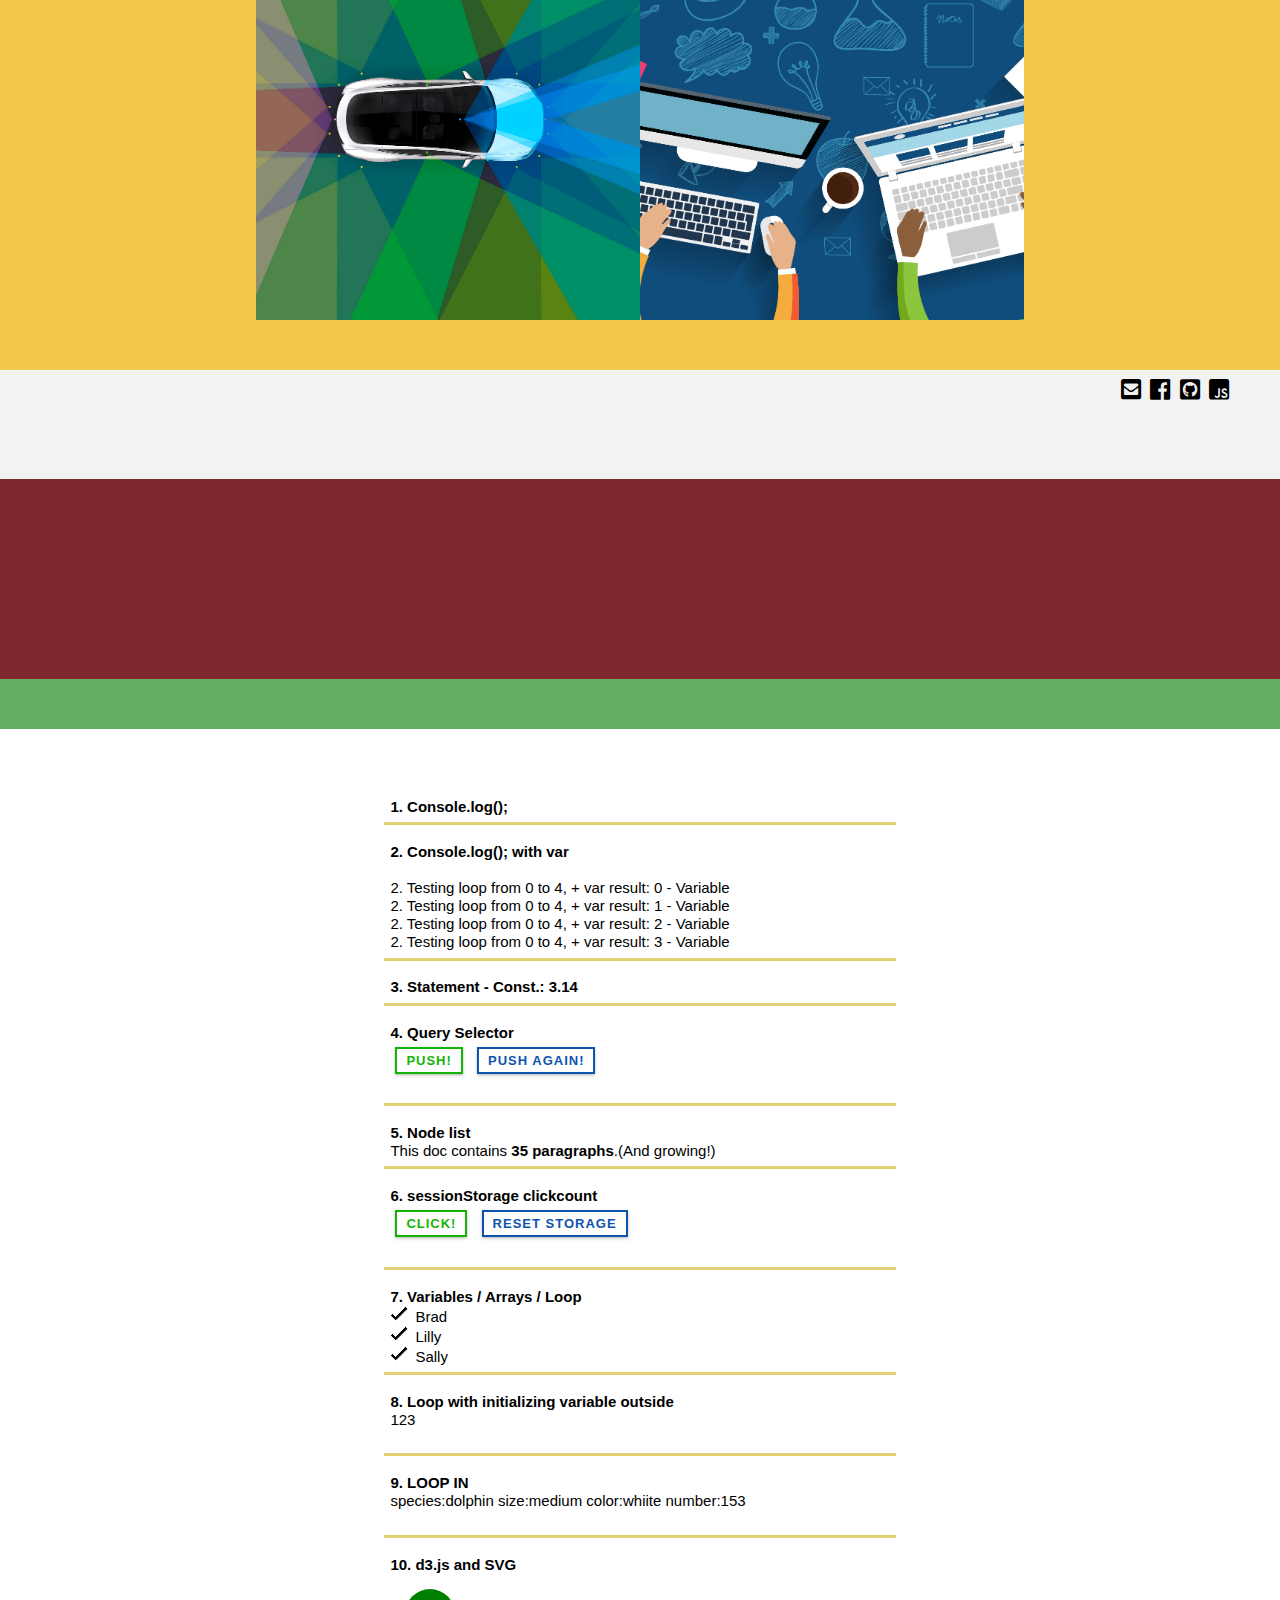
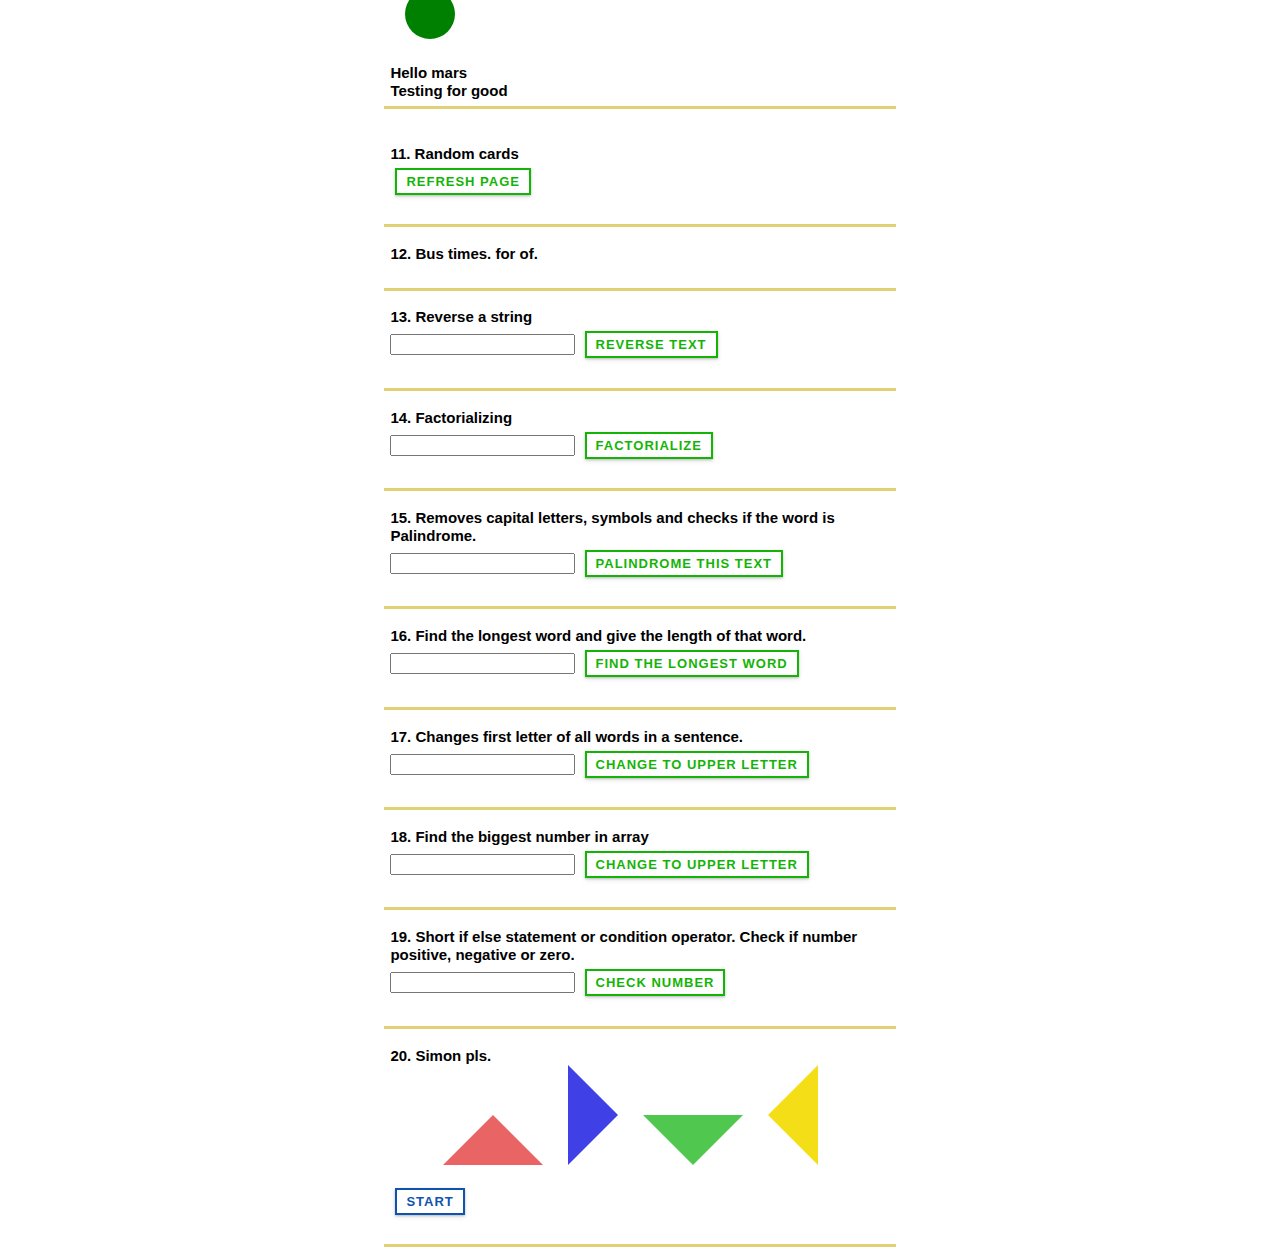
==== commit 93a54ec4: "Add files via upload" ====
--- a/index.html
+++ b/index.html
@@ -1,349 +1,362 @@
-<html>
-    <head> 
-        <meta name="viewport" content="width=device-width, initial-scale=1.0">
-        <link rel="stylesheet" href="reset.css">
-        <link rel="stylesheet" href="style.css">
-        <link rel="stylesheet" href="web-fonts-with-css\css\fontawesome-all.css">
-
-        <title></title>
-    </head>
-    <body>
-
-<div class="grid">
-        <div class="sText"><h2>Apply before you die</h2></div>
-        <div class="ltext"><h1>PORTFOLIO</h1> </div>
-        
-        <div class="pics">
-
-
-            <div class="pic-des">
-                <img class="image" src="img/1.png"></img>
-
-                <div class="overlay overlayBot">
-                        <div class="pictextbot"><p>Just drawing papers and fingers <br/>Dec 2018</p></div>
-                    </div>
-    
-                    <div class="overlay2 overlayBot2">
-                            <div class="pictexttop"><h4>Paperfinger.com</h4></div>
-                        </div>
-                
-            </div> 
-
-            <div class="pic-des">
-                  <img class="image" src="img/2.png"></img>
-
-                <div class="overlay overlayBot">
-                    <div class="pictextbot"><p>Full web site build <br/>Jun 2018</p></div>
-                </div>
-
-                <div class="overlay2 overlayBot2">
-                        <div class="pictexttop"><h4>KungFuPanda.com</h4></div>
-                    </div>
-                
-            </div> 
-
-
-            <div class="pic-des"><img  class="image" src="img/3.png"></img>
-                <div class="overlay overlayBot">
-                        <div class="pictextbot"><p>Pattern drawing <br/>Jun 2017</p></div>
-                    </div>
-    
-                    <div class="overlay2 overlayBot2">
-                            <div class="pictexttop"><h4>Organicabstract.com</h4></div>
-                        </div>
-                    
-            </div>
-
-            <div class="pic-des"><img  class="image" src="img/4.png"></img>
-                <div class="overlay overlayBot">
-                        <div class="pictextbot"><p>Full web site build <br/>Jun 2018</p></div>
-                    </div>
-    
-                    <div class="overlay2 overlayBot2">
-                            <div class="pictexttop"><h4>KungFuPanda.com</h4></div>
-                        </div>
-                    </div>
-
-            <div class="pic-des"><img  class="image" src="img/6.png"></img>
-                <div class="overlay overlayBot">
-                        <div class="pictextbot"><p>Full web site build <br/>Jun 2018</p></div>
-                    </div>
-    
-                    <div class="overlay2 overlayBot2">
-                            <div class="pictexttop"><h4>KungFuPanda.com</h4></div>
-                        </div>
-                    </div>
-
-            <div class="pic-des"><img  class="image" src="img/7.png"></img>
-                <div class="overlay overlayBot">
-                        <div class="pictextbot"><p>Full web site build <br/>Jun 2018</p></div>
-                    </div>
-    
-                    <div class="overlay2 overlayBot2">
-                            <div class="pictexttop"><h4>KungFuPanda.com</h4></div>
-                        </div>
-                    </div>
-
-            <div class="pic-des"><img  class="image" src="img/8.png"></img>
-                <div class="overlay overlayBot">
-                        <div class="pictextbot"><p>Full web site build <br/>Jun 2018</p></div>
-                    </div>
-    
-                    <div class="overlay2 overlayBot2">
-                            <div class="pictexttop"><h4>KungFuPanda.com</h4></div>
-                        </div>
-                    </div>
-
-            <div class="pic-des"><img  class="image" src="img/9.png"></img>
-                <div class="overlay overlayBot">
-                        <div class="pictextbot"><p>Full web site build <br/>Jun 2018</p></div>
-                    </div>
-    
-                    <div class="overlay2 overlayBot2">
-                            <div class="pictexttop"><h4>KungFuPanda.com</h4></div>
-                        </div>
-                    </div>
-
-            <div class="pic-des"><img  class="image" src="img/10.png"></img>
-                <div class="overlay overlayBot">
-                        <div class="pictextbot"><p>Full web site build <br/>Jun 2018</p></div>
-                    </div>
-    
-                    <div class="overlay2 overlayBot2">
-                            <div class="pictexttop"><h4>KungFuPanda.com</h4></div>
-                        </div>
-                    </div>
-
-            <div class="pic-des"><img  class="image" src="img/11.png"></img>
-                <div class="overlay overlayBot">
-                        <div class="pictextbot"><p>Full web site build <br/>Jun 2018</p></div>
-                    </div>
-    
-                    <div class="overlay2 overlayBot2">
-                            <div class="pictexttop"><h4>KungFuPanda.com</h4></div>
-                        </div>
-                    </div>
-
-            <div class="pic-des"><img  class="image" src="img/12.png"></img>
-             <div class="overlay overlayBot">
-                        <div class="pictextbot"><p>Full web site build <br/>Jun 2018</p></div>
-                    </div>
-    
-                    <div class="overlay2 overlayBot2">
-                            <div class="pictexttop"><h4>KungFuPanda.com</h4></div>
-                        </div>
-                    </div>
-
-            <div class="pic-des"><img  class="image" src="img/13.png"></img>
-             <div class="overlay overlayBot">
-                        <div class="pictextbot"><p>Full web site build <br/>Jun 2018</p></div>
-                    </div>
-    
-                    <div class="overlay2 overlayBot2">
-                            <div class="pictexttop"><h4>KungFuPanda.com</h4></div>
-                        </div>
-                    </div>
-
-            <div class="pic-des"><img  class="image" src="img/14.png"></img>
-             <div class="overlay overlayBot">
-                        <div class="pictextbot"><p>Full web site build <br/>Jun 2018</p></div>
-                    </div>
-    
-                    <div class="overlay2 overlayBot2">
-                            <div class="pictexttop"><h4>KungFuPanda.com</h4></div>
-                        </div>
-                    </div>
-
-            <div class="pic-des"><img  class="image" src="img/15.png"></img>
-             <div class="overlay overlayBot">
-                        <div class="pictextbot"><p>Full web site build <br/>Jun 2018</p></div>
-                    </div>
-    
-                    <div class="overlay2 overlayBot2">
-                            <div class="pictexttop"><h4>KungFuPanda.com</h4></div>
-                        </div>
-                    </div>
-
-    </div>
-
-        <div class="pre-footer">
-            <a href="JSLearning/index.html"> <i class="fas fa-envelope-square"></i></a>
-            <a href="JSLearning/index.html"> <i class="fab fa-facebook"></i></a>
-            <a href="JSLearning/index.html"> <i class="fab fa-github-square" href="#"></i></a>
-            <a href="JSLearning/index.html"> <i class="fab fa-js-square"></i></a>
-        </div>
-
-        <div class="footer-portfolio">
-        </div>
-    
-<!-- JS web part -->
-<div class="grid-js-part">
-
-        <div class="page-seperator">
-               
-            </div>
-
-    <div class="title"></div>
-    
-
-    <div class="content">
-        <div class="seperation">
-            <p>1. Console.log();</p>
-            
-        </div>
-
-        <div class="seperation"> 
-            <p id="NR2">2. Console.log(); with var<br><br></p>
-            <div id="NR2Data">
-           </div>
-        </div>
-
-        <div class="seperation">
-            <p id="NR3">3. Statement - Const.</p>
-        </div>
-
-        <div class="seperation">
-            <p class="NR4">4. Query Selector</p> 
-            <button class="btn btn-1 btn-1a" onclick="fromTransparentToGreen()">push!</button>
-            <button class="btn btn-2 btn-2a" onclick="backToTransparent()">Push again!</button><br><br>
-        </div>
-
-        <div class="seperation">
-            <p id="NR5">5. Node list</p>
-            <div id="NR5NodeCount">5. Node list</div>
-        </div>
-
-        <div class="seperation">
-            <p id="NR6">6. sessionStorage clickcount </p>
-            <button class="btn btn-1 btn-1a" onclick="clickCounter()">Click!</button>
-            <button class="btn btn-2 btn-2a" onclick="clickCounterReset()">Reset Storage</button>
-            <div id="counterResult"></div><br>
-        </div>
-        
-        <div class="seperation">
-            <p id="NR7">7. Variables / Arrays / Loop</p>
-            <ul id="people"></ul>
-        </div>
-
-        <div class="seperation">
-            <p id="NR8">8. Loop with initializing variable outside</p>
-            <div id="outsideLoop"></div><br>
-        </div>
-
-        <div class="seperation">
-            <p id="NR9">9. LOOP IN</p>
-            <div id="NR9Data"></div><br>
-        </div>
-
-        <div class="seperation">
-           <p id="NR10">10. d3.js and SVG</p>
-            <svg width = "200" height = "90">
-                <circle cx = "40" cy = "40" r = "25" fill = "green"/>
-             </svg>
-        <h1>Hello mars</h1>
-        <h2>Testing for good</h2>
-    </div><br>
-
-    <div class="seperation">
-        <p id="NR11">11. Random cards</p>
-        <div id="NR11Data">
-            <input class="btn btn-1 btn-1a" type="button" value="Refresh Page" onClick="window.location.reload()">
-        </div>
-        <br>
-    </div> 
-
-    <div class="seperation">
-        <p id="NR12">12. Bus times. for of.</p>
-        <div id="NR12Data">
-            
-        </div>
-        <br>
-    </div> 
-
-    <div class="seperation">
-        <p id="NR13">13. Reverse a string</p>
-        <div id="NR13Data">
-            <input type="text" id="reversetext"/>
-            <input class="btn btn-1 btn-1a" type="button" value="Reverse Text" onClick="reversedMuch()"> </br>
-        </div>
-        <p id="demo"></p>
-        <br>
-    </div> 
-
-    <div class="seperation">
-        <p id="NR14">14. Factorializing</p>
-        <div id="NR14Data">
-            <input type="text" id="factorText"/>
-            <input class="btn btn-1 btn-1a" type="button" value="Factorialize" onClick="factorAndDelete()"> </br>
-            <div id="FactoResult"></div>
-        </div>
-        
-        <br>
-    </div> 
-
-    <div class="seperation">
-        <p id="NR15">15. Removes capital letters, symbols and checks if the word is Palindrome.</p>
-        <div id="NR15Data">
-            <input type="text" id="PalindromeText"/>
-            <input class="btn btn-1 btn-1a" type="button" value="Palindrome this text" onClick="PalindromeThis()"> </br>
-            <div id="PalindromeResult"></div>
-        </div>
-        
-        <br>
-    </div> 
-
-    <div class="seperation">
-        <p id="NR16">16. Find the longest word and give the length of that word.</p>
-        <div id="NR16Data">
-            <input type="text" id="FindLongestWordText"/>
-            <input class="btn btn-1 btn-1a" type="button" value="Find the longest word" onClick="FindLongestWord()"> </br>
-            <div id="FindLongestWordRes"></div>
-        </div>
-        
-        <br>
-    </div> 
-
-    <div class="seperation">
-        <p id="NR17">17. Changes first letter of all words in a sentence.</p>
-        <div id="NR17Data">
-            <input type="text" id="UpperLetterText"/>
-            <input class="btn btn-1 btn-1a" type="button" value="Change to Upper letter" onClick="UpperLetter()"> </br>
-            <div id="UpperLetterRes"></div>
-        </div>
-
-        <br>
-    </div> 
-
-
-    <div class="seperation">
-        <p id="NR18">18. Find the biggest number in array</p>
-        <div id="NR18Data">
-            <input type="text" id="UpperLetterText"/>
-            <input class="btn btn-1 btn-1a" type="button" value="Change to Upper letter" onClick="UpperLetter()"> </br>
-            <div id="ArrayNumberResult"></div>
-        </div>
-        <br>
-    </div> 
-
-    <div class="seperation">
-        <p id="NR19">19. Short if else statement or condition operator. Check if number positive, negative or zero.</p>
-        <div id="NR19Data">
-            <input type="text" id="CondOperText"/>
-            <input class="btn btn-1 btn-1a" type="button" value="Check number" onClick="CondOper()"> </br>
-            <div id="CondOperResult"></div>
-        </div>
-        <br>
-    </div> 
-
-
-        <br>
-    </div>
-    <div class="footer"></div>
-
-</div>
-<script src="https://d3js.org/d3.v5.min.js"></script>
-<script src="JSLearning/app.js"></script>
-
-
-    </body>
+<html>
+    <head> 
+        <meta name="viewport" content="width=device-width, initial-scale=1.0">
+        <link rel="stylesheet" href="reset.css">
+        <link rel="stylesheet" href="style.css">
+        <link rel="stylesheet" href="web-fonts-with-css\css\fontawesome-all.css">
+
+        <title></title>
+    </head>
+    <body>
+
+<div class="grid">
+   
+    
+        
+        <div class="pics">
+
+
+            <div class="pic-des">
+                <img class="image" src="img/1.png">
+
+                <div class="overlay overlayBot">
+                        <div class="pictextbot"><p>Just drawing papers and fingers <br/>Dec 2018</p></div>
+                </div>
+                    <div class="overlay2 overlayBot2">
+                            <div class="pictexttop"><h4>Paperfinger.com</h4></div>
+                    </div>
+            </div> 
+
+            <div class="pic-des">
+                  <img class="image" src="img/2.png">
+                <div class="overlay overlayBot">
+                    <div class="pictextbot"><p>Full web site build <br/>Jun 2018</p></div>
+                </div>
+                <div class="overlay2 overlayBot2">
+                    <div class="pictexttop"><h4>KungFuPanda.com</h4></div>
+                </div>
+            </div> 
+
+
+            <div class="pic-des"><img  class="image" src="img/3.png">
+                <div class="overlay overlayBot">
+                     <div class="pictextbot"><p>Pattern drawing <br/>Jun 2017</p></div>
+                </div>
+                <div class="overlay2 overlayBot2">
+                     <div class="pictexttop"><h4>Organicabstract.com</h4></div>
+                </div>
+            </div>
+
+            <div class="pic-des"><img  class="image" src="img/4.png">
+                <div class="overlay overlayBot">
+                    <div class="pictextbot"><p>Full web site build <br/>Jun 2018</p></div>
+                </div>
+                <div class="overlay2 overlayBot2">
+                    <div class="pictexttop"><h4>KungFuPanda.com</h4></div>
+                </div>
+            </div>
+
+            <div class="pic-des"><img  class="image" src="img/6.png">
+                <div class="overlay overlayBot">
+                    <div class="pictextbot"><p>Full web site build <br/>Jun 2018</p></div>
+                </div>
+                <div class="overlay2 overlayBot2">
+                    <div class="pictexttop"><h4>KungFuPanda.com</h4></div>
+                </div>
+            </div>
+
+            <div class="pic-des"><img  class="image" src="img/7.png">
+                <div class="overlay overlayBot">
+                        <div class="pictextbot"><p>Full web site build <br/>Jun 2018</p></div>
+                </div>
+    
+                <div class="overlay2 overlayBot2">
+                    <div class="pictexttop"><h4>KungFuPanda.com</h4></div>
+                </div>
+            </div>
+
+            <div class="pic-des"><img  class="image" src="img/8.png">
+                <div class="overlay overlayBot">
+                    <div class="pictextbot"><p>Full web site build <br/>Jun 2018</p></div>
+                </div>
+    
+                <div class="overlay2 overlayBot2">
+                    <div class="pictexttop"><h4>KungFuPanda.com</h4></div>
+                </div>
+            </div>
+
+            <div class="pic-des"><img  class="image" src="img/9.png">
+                <div class="overlay overlayBot">
+                    <div class="pictextbot"><p>Full web site build <br/>Jun 2018</p></div>
+                </div>
+    
+                <div class="overlay2 overlayBot2">
+                    <div class="pictexttop"><h4>KungFuPanda.com</h4></div>
+                </div>
+            </div>
+
+            <div class="pic-des"><img  class="image" src="img/10.png">
+                <div class="overlay overlayBot">
+                    <div class="pictextbot"><p>Full web site build <br/>Jun 2018</p></div>
+                </div>
+                <div class="overlay2 overlayBot2">
+                    <div class="pictexttop"><h4>KungFuPanda.com</h4></div>
+                </div>
+            </div>
+
+            <div class="pic-des"><img  class="image" src="img/11.png">
+                <div class="overlay overlayBot">
+                    <div class="pictextbot"><p>Full web site build <br/>Jun 2018</p></div>
+                </div>
+                <div class="overlay2 overlayBot2">
+                        <div class="pictexttop"><h4>KungFuPanda.com</h4></div>
+                </div>
+            </div>
+
+            <div class="pic-des"><img  class="image" src="img/12.png">
+                <div class="overlay overlayBot">
+                    <div class="pictextbot"><p>Full web site build <br/>Jun 2018</p></div>
+                </div>
+    
+                <div class="overlay2 overlayBot2">
+                    <div class="pictexttop"><h4>KungFuPanda.com</h4></div>
+                 </div>
+             </div>
+
+            <div class="pic-des"><img  class="image" src="img/13.png">
+                <div class="overlay overlayBot">
+                    <div class="pictextbot"><p>Full web site build <br/>Jun 2018</p></div>
+                    </div>
+    
+                <div class="overlay2 overlayBot2">
+                    <div class="pictexttop"><h4>KungFuPanda.com</h4></div>
+                </div>
+             </div>
+
+            <div class="pic-des"><img  class="image" src="img/14.png">
+                <div class="overlay overlayBot">
+                    <div class="pictextbot"><p>Full web site build <br/>Jun 2018</p></div>
+                </div>
+    
+                <div class="overlay2 overlayBot2">
+                    <div class="pictexttop"><h4>KungFuPanda.com</h4></div>
+                </div>
+            </div>
+
+            <div class="pic-des"><img  class="image" src="img/15.png">
+                <div class="overlay overlayBot">
+                    <div class="pictextbot"><p>Full web site build <br/>Jun 2018</p></div>
+                </div>
+    
+                 <div class="overlay2 overlayBot2">
+                     <div class="pictexttop"><h4>KungFuPanda.com</h4></div>
+                 </div>
+            </div>
+
+    </div>
+
+
+        <div class="pre-footer">
+            <a href="JSLearning/index.html"> <i class="fas fa-envelope-square"></i></a>
+            <a href="JSLearning/index.html"> <i class="fab fa-facebook"></i></a>
+            <a href="JSLearning/index.html"> <i class="fab fa-github-square" href="#"></i></a>
+            <a href="JSLearning/index.html"> <i class="fab fa-js-square"></i></a>
+        </div>
+
+        <div class="footer-portfolio">
+        </div>
+    
+<!-- JS web part -->
+<div class="grid-js-part">
+
+        <div class="page-seperator">
+               
+            </div>
+
+    <div class="title"></div>
+    
+
+    <div class="content">
+        <div class="seperation">
+            <p>1. Console.log();</p>
+            
+        </div>
+
+        <div class="seperation"> 
+            <p id="NR2">2. Console.log(); with var<br><br></p>
+            <div id="NR2Data">
+           </div>
+        </div>
+
+        <div class="seperation">
+            <p id="NR3">3. Statement - Const.</p>
+        </div>
+
+        <div class="seperation">
+            <p class="NR4">4. Query Selector</p> 
+            <button class="btn btn-1 btn-1a" onclick="fromTransparentToGreen()">push!</button>
+            <button class="btn btn-2 btn-2a" onclick="backToTransparent()">Push again!</button><br><br>
+        </div>
+
+        <div class="seperation">
+            <p id="NR5">5. Node list</p>
+            <div id="NR5NodeCount">5. Node list</div>
+        </div>
+
+        <div class="seperation">
+            <p id="NR6">6. sessionStorage clickcount </p>
+            <button class="btn btn-1 btn-1a" onclick="clickCounter()">Click!</button>
+            <button class="btn btn-2 btn-2a" onclick="clickCounterReset()">Reset Storage</button>
+            <div id="counterResult"></div><br>
+        </div>
+        
+        <div class="seperation">
+            <p id="NR7">7. Variables / Arrays / Loop</p>
+            <ul id="people"></ul>
+        </div>
+
+        <div class="seperation">
+            <p id="NR8">8. Loop with initializing variable outside</p>
+            <div id="outsideLoop"></div><br>
+        </div>
+
+        <div class="seperation">
+            <p id="NR9">9. LOOP IN</p>
+            <div id="NR9Data"></div><br>
+        </div>
+
+        <div class="seperation">
+           <p id="NR10">10. d3.js and SVG</p>
+            <svg width = "200" height = "90">
+                <circle cx = "40" cy = "40" r = "25" fill = "green"/>
+             </svg>
+        <h1>Hello mars</h1>
+        <h2>Testing for good</h2>
+    </div><br>
+
+    <div class="seperation">
+        <p id="NR11">11. Random cards</p>
+        <div id="NR11Data">
+            <input class="btn btn-1 btn-1a" type="button" value="Refresh Page" onClick="window.location.reload()">
+        </div>
+        <br>
+    </div> 
+
+    <div class="seperation">
+        <p id="NR12">12. Bus times. for of.</p>
+        <div id="NR12Data">
+            
+        </div>
+        <br>
+    </div> 
+
+    <div class="seperation">
+        <p id="NR13">13. Reverse a string</p>
+        <div id="NR13Data">
+            <input type="text" id="reversetext"/>
+            <input class="btn btn-1 btn-1a" type="button" value="Reverse Text" onClick="reversedMuch()"> </br>
+        </div>
+        <p id="demo"></p>
+        <br>
+    </div> 
+
+    <div class="seperation">
+        <p id="NR14">14. Factorializing</p>
+        <div id="NR14Data">
+            <input type="text" id="factorText"/>
+            <input class="btn btn-1 btn-1a" type="button" value="Factorialize" onClick="factorAndDelete()"> </br>
+            <div id="FactoResult"></div>
+        </div>
+        
+        <br>
+    </div> 
+
+    <div class="seperation">
+        <p id="NR15">15. Removes capital letters, symbols and checks if the word is Palindrome.</p>
+        <div id="NR15Data">
+            <input type="text" id="PalindromeText"/>
+            <input class="btn btn-1 btn-1a" type="button" value="Palindrome this text" onClick="PalindromeThis()"> </br>
+            <div id="PalindromeResult"></div>
+        </div>
+        
+        <br>
+    </div> 
+
+    <div class="seperation">
+        <p id="NR16">16. Find the longest word and give the length of that word.</p>
+        <div id="NR16Data">
+            <input type="text" id="FindLongestWordText"/>
+            <input class="btn btn-1 btn-1a" type="button" value="Find the longest word" onClick="FindLongestWord()"> </br>
+            <div id="FindLongestWordRes"></div>
+        </div>
+        
+        <br>
+    </div> 
+
+    <div class="seperation">
+        <p id="NR17">17. Changes first letter of all words in a sentence.</p>
+        <div id="NR17Data">
+            <input type="text" id="UpperLetterText"/>
+            <input class="btn btn-1 btn-1a" type="button" value="Change to Upper letter" onClick="UpperLetter()"> </br>
+            <div id="UpperLetterRes"></div>
+        </div>
+
+        <br>
+    </div> 
+
+
+    <div class="seperation">
+        <p id="NR18">18. Find the biggest number in array</p>
+        <div id="NR18Data">
+            <input type="text" id="UpperLetterText"/>
+            <input class="btn btn-1 btn-1a" type="button" value="Change to Upper letter" onClick="UpperLetter()"> </br>
+            <div id="ArrayNumberResult"></div>
+        </div>
+        <br>
+    </div> 
+
+    <div class="seperation">
+        <p id="NR19">19. Short if else statement or condition operator. Check if number positive, negative or zero.</p>
+        <div id="NR19Data">
+            <input type="text" id="CondOperText"/>
+            <input class="btn btn-1 btn-1a" type="button" value="Check number" onClick="CondOper()"> </br>
+            <div id="CondOperResult"></div>
+        </div>
+        <br>
+    </div> 
+
+    <div class="seperation">
+        <p id="NR20">20. Simon pls.</p>
+        
+        <div id="NR20Data">
+                <div class="lilbox">
+                            <div id="red"></div>
+                        
+                            <div id="blue"></div>
+    
+                            <div id="green"></div>
+
+                            <div id="yellow"></div>
+                </div>
+            </br>
+                <input class="btn btn-2 btn-2a" type="button" value="Start" onClick=""> </br>
+
+        </div>
+
+            
+
+    
+
+        <br>
+    </div>
+    <div class="footer"></div>
+
+</div>
+
+
+<script src="https://d3js.org/d3.v5.min.js"></script>
+<script src="JSLearning/app.js"></script>
+
+
+    </body>
 </html>--- a/style.css
+++ b/style.css
@@ -1,338 +1,367 @@
-
-
-.grid{
-    font-family: Verdana,sans-serif;
-    font-size: 16px;
-    background-color: #F2C94C;
-    display: grid;
-    grid-template-columns: 1fr;
-    grid-template-rows: 2fr 8.5vw 0% 40px 60px;
-
-    /* grid-template-areas:
-    "stext stext stext stext"
-    "ltext ltext ltext ltext"
-    "pics pics pics pics pics"
-    "footer footer footer footer footer "; */
-}
-
-.stext{
-    font-family: Calibri, Apercu Pro, sans-serif;
-    font-size: 2vw;
-    text-shadow: 1px 1px 2px  rgb(237,230,213);
-    display: flex;
-    justify-content: start;
-    padding: 11vh 0 0 4.5vw;
-    line-height: 40%;
-}
-
-
-.ltext h1{
-    font-family: Calibri, Apercu Pro, sans-serif;
-    /* font-size: calc(14px + (70 - 14) * ((100vw - 350px) / (1600 - 300))); */
-    font-size: 10vw;
-    text-shadow: 1px 1px 2px  rgb(237,230,213) ;
-    display: flex;
-    justify-content: start;
-    color:black;
-    line-height: 90%;
-    padding-left: 3.8vw;
-}
-
-.text-block {
-    position: absolute;
-    bottom: 200px;
-    right: 200px;
-    background-color: black;
-    color: white;
-    padding-left: 20px;
-    padding-right: 20px;
-}
-
-.pics{
-    justify-content: center;
-    display: flex;
-    flex-wrap: wrap;
-    padding-bottom: 50px;
-    
-    }
-
-.pics img{
-    width: 30vw;
-  
-    }
-
-/* .pics img:hover{
-    width: 30vw;
-    opacity: 0.5;
-} */
-
-
-
-
-
-.pic-des{
-    position: relative;
-    background-color: rgb(220,35,66);
-}
-
-/* Pic overlay animation from bottom */
-
-.overlay{
-    position: absolute;
-    transition: all .5s ease;
-    opacity: 0;
-   
-}
-
-
-
-.pictextbot{
-    color: rgb(237,230,213) ;
-    font-family: Helvetica, sans-serif;
-    position: absolute;
-    top: 50%;
-    left: 50%;
-    transform: translate(-50%, -50%);
-    font-size: 1vw;
-    text-align: center;
-    line-height: 1.1;
-    text-shadow: 0.5px 0.5px 0.5px rgb(7, 0, 0);
-}
-
-
-
-
-.overlayBot{
-    height: 0;
-    width: 100%;
-    left: 0;
-    bottom: 0;
-   
-}
-
-/* .pic-des:hover .overlayBot{
-    
-} */
-
-.pic-des:hover .overlay{
-    width: 100%;
-    opacity: 0.95;
-    height:15%;
-    background-color: rgb(220,35,66);
-    
-}
-
-.pic-des:hover .image{
-   
-    opacity: 0.9;
-    
-    
-}
-
-/* pic overlay animation from top */
-
-.overlay2{
-    position: absolute;
-    transition: all .5s ease;
-    opacity: 0;
-   
-}
-
-
-.overlayBot2{
-    height: 0;
-    width: 100%;
-    top: 0;
-    left: 0;
-    
-   
-}
-
-.pic-des:hover .overlay2{
-    width: 100%;
-    opacity: 0.95;
-    height: 8%;
-    background-color: rgb(220,35,66);
-}
-
-.pictexttop{
-    color:  rgb(237,230,213);
-    font-family: Arial, Helvetica, sans-serif;
-    position: absolute;
-    top: 50%;
-    left: 50%;
-    transform: translate(-50%, -50%);
-    font-size: 1.3vw;
-    text-shadow: 0.5px 0.5px 0.5px rgb(7, 0, 0);
-}
-
-/* Other */
-
-.pre-footer{
-    background-color: #f2f2f2;
-    padding-right: 4vw;
-    justify-content: flex-end;
-    display: flex;
-    flex-wrap: wrap;
-    position: relative;
-}
-
-.pre-footer i{
-    font-size: 1.8vw;
-    padding-left: 0.4em;
-    text-align: center;
-    vertical-align: middle;
-    line-height: 40px; 
-}
-
-.pre-footer i:hover{
-    font-size: 1.8vw;
-    padding-left: 0.4em;
-    text-align: center;
-    vertical-align: middle;
-    line-height: 40px; 
-    color: #6E3270;;
-    
-}
-a { color: inherit; } 
-
-
-
-
-/* for JS part */
-
-/* this grid is for phone :) */
-.grid-js-part{
-    background-color:#f7f2f2; 
-    text-decoration-color: rgb(4, 108, 192);
-    font-size: 15px;
-    line-height: 1.2;
-    display: grid;
-    grid-template-columns: 30% 1fr 30%;
-    grid-template-rows: auto 50px 1fr 75px;
-    grid-template-areas:
-    "page-seperator page-seperator page-seperator"
-    "title title title"
-    "content content content"
-    "footer footer footer";
-}
-
-
-
-
-/* pc */
-
-.title{
-    grid-area: title;
-    background-color: rgba(34, 139, 34, 0.705);
-}
-
-
-.content{
-    padding-top: 4vw;
-    grid-area: content;
-  
-
-}
-
-.footer{
-    grid-area: footer;
-    background-color: rgba(211, 187, 51, 0.712);
-}
-
-.page-seperator{
-    grid-area: page-seperator;
-    background-color: #7F282E;
-    /* background-image: url("img/trees.png"); */
-    background-size: cover;
-
-    
-      
-}
-
-.page-seperator img{
-    width: 100%;
-}
-
-
-@media screen and (min-width: 736px){
-    .grid-js-part{
-        display: grid;
-        grid-template-columns: 30% 1fr 1fr 1fr 30%;
-        grid-template-rows: 200px 50px 1fr 75px;
-        grid-template-areas: 
-        "page-seperator page-seperator page-seperator page-seperator page-seperator"
-        "title title title title title"
-        ". content content content ."
-        "footer footer footer footer footer";
-    }
-}
-
-.seperation{
-    border-bottom-width: 3px;
-    border-bottom-color: rgba(211, 187, 51, 0.678);
-    border-bottom-style: solid;
-    padding: 1.4vw 0 0.5vw 0.5vw;
-   
-}
-
-.seperation p{
-    font-weight: 600;
-}
-
-.btn{
-	border: none;
-	font-family: inherit;
-	font-size: 13px;
-	color: inherit;
-	background: none;
-	cursor: pointer;
-	padding: 4px 9px;
-	display: inline-block;
-	margin: 5px 5px;
-	text-transform: uppercase;
-	letter-spacing: 1px;
-	font-weight: 800;
-	outline: none;
-	position: relative;
-	-webkit-transition: all 0.3s;
-	-moz-transition: all 0.3s;
-	transition: all 0.3s;
-	box-shadow: 0 1px 2px 0 rgba(0, 0, 0, 0.2), 0 2px 5px 0 rgba(0, 0, 0, 0.103);
-}
-
-/* */
-.btn-1 {
-	border: 2px solid rgba(20, 180, 6);
-	color: rgba(20, 180, 6);
-}
-
-.btn-1a:hover,
-.btn-1a:active {
-	color: #ffffff;
-	background: rgba(20, 180, 6);
-}
-
-
-.btn-2 {
-	border: 2px solid rgb(14, 84, 175);
-	color: rgba(14, 84, 175);
-}
-
-.btn-2a:hover,
-.btn-2a:active {
-	color: #ffffff;
-	background: rgba(14, 84, 175);
-}
-
-li{
-    list-style-image:url(img/icon01so.png);
-    
-}
-
-ul{
-    padding-left: 25px;
-}
-
-
-
+.grid {
+  font-family: Verdana, sans-serif;
+  font-size: 16px;
+  background-color: #f2c94c;
+  display: grid;
+  grid-template-columns: 1fr;
+  grid-template-rows: 2fr 8.5vw 0% 40px 60px;
+
+  /* grid-template-areas:
+    "stext stext stext stext"
+    "ltext ltext ltext ltext"
+    "pics pics pics pics pics"
+    "footer footer footer footer footer "; */
+}
+
+.stext {
+  font-family: Calibri, Apercu Pro, sans-serif;
+  font-size: 2vw;
+  text-shadow: 1px 1px 2px rgb(237, 230, 213);
+  display: flex;
+  justify-content: start;
+  padding: 11vh 0 0 4.5vw;
+  line-height: 40%;
+}
+
+.ltext h1 {
+  font-family: Calibri, Apercu Pro, sans-serif;
+  /* font-size: calc(14px + (70 - 14) * ((100vw - 350px) / (1600 - 300))); */
+  font-size: 10vw;
+  text-shadow: 1px 1px 2px rgb(237, 230, 213);
+  display: flex;
+  justify-content: start;
+  color: black;
+  line-height: 90%;
+  padding-left: 3.8vw;
+}
+
+.text-block {
+  position: absolute;
+  bottom: 200px;
+  right: 200px;
+  background-color: black;
+  color: white;
+  padding-left: 20px;
+  padding-right: 20px;
+}
+
+.pics {
+  justify-content: center;
+  display: flex;
+  flex-wrap: wrap;
+  padding-bottom: 50px;
+}
+
+.pics img {
+  width: 30vw;
+}
+
+/* .pics img:hover{
+    width: 30vw;
+    opacity: 0.5;
+} */
+
+.pic-des {
+  position: relative;
+  background-color: rgb(220, 35, 66);
+}
+
+/* Pic overlay animation from bottom */
+
+.overlay {
+  position: absolute;
+  transition: all 0.5s ease;
+  opacity: 0;
+}
+
+.pictextbot {
+  color: rgb(237, 230, 213);
+  font-family: Helvetica, sans-serif;
+  position: absolute;
+  top: 50%;
+  left: 50%;
+  transform: translate(-50%, -50%);
+  font-size: 1vw;
+  text-align: center;
+  line-height: 1.1;
+  text-shadow: 0.5px 0.5px 0.5px rgb(7, 0, 0);
+}
+
+.overlayBot {
+  height: 0;
+  width: 100%;
+  left: 0;
+  bottom: 0;
+}
+
+/* .pic-des:hover .overlayBot{
+    
+} */
+
+.pic-des:hover .overlay {
+  width: 100%;
+  opacity: 0.95;
+  height: 15%;
+  background-color: rgb(220, 35, 66);
+}
+
+.pic-des:hover .image {
+  opacity: 0.9;
+}
+
+/* pic overlay animation from top */
+
+.overlay2 {
+  position: absolute;
+  transition: all 0.5s ease;
+  opacity: 0;
+}
+
+.overlayBot2 {
+  height: 0;
+  width: 100%;
+  top: 0;
+  left: 0;
+}
+
+.pic-des:hover .overlay2 {
+  width: 100%;
+  opacity: 0.95;
+  height: 8%;
+  background-color: rgb(220, 35, 66);
+}
+
+.pictexttop {
+  color: rgb(237, 230, 213);
+  font-family: Arial, Helvetica, sans-serif;
+  position: absolute;
+  top: 50%;
+  left: 50%;
+  transform: translate(-50%, -50%);
+  font-size: 1.3vw;
+  text-shadow: 0.5px 0.5px 0.5px rgb(7, 0, 0);
+}
+
+/* Other */
+
+.pre-footer {
+  background-color: #f2f2f2;
+  padding-right: 4vw;
+  justify-content: flex-end;
+  display: flex;
+  flex-wrap: wrap;
+  position: relative;
+}
+
+.pre-footer i {
+  font-size: 1.8vw;
+  padding-left: 0.4em;
+  text-align: center;
+  vertical-align: middle;
+  line-height: 40px;
+}
+
+.pre-footer i:hover {
+  font-size: 1.8vw;
+  padding-left: 0.4em;
+  text-align: center;
+  vertical-align: middle;
+  line-height: 40px;
+  color: #6e3270;
+}
+a {
+  color: inherit;
+}
+
+/* for JS part */
+
+/* this grid is for phone :) */
+.grid-js-part {
+  background-color: #f7f2f2;
+  text-decoration-color: rgb(4, 108, 192);
+  font-size: 15px;
+  line-height: 1.2;
+  display: grid;
+  grid-template-columns: 30% 1fr 30%;
+  grid-template-rows: auto 50px 1fr 75px;
+  grid-template-areas:
+    "page-seperator page-seperator page-seperator"
+    "title title title"
+    "content content content"
+    "footer footer footer";
+}
+
+/* pc */
+
+.title {
+  grid-area: title;
+  background-color: rgba(34, 139, 34, 0.705);
+}
+
+.content {
+  padding-top: 4vw;
+  grid-area: content;
+}
+
+.footer {
+  grid-area: footer;
+  background-color: rgba(211, 187, 51, 0.712);
+}
+
+.page-seperator {
+  grid-area: page-seperator;
+  background-color: #7f282e;
+  /* background-image: url("img/trees.png"); */
+  background-size: cover;
+}
+
+.page-seperator img {
+  width: 100%;
+}
+
+@media screen and (min-width: 736px) {
+  .grid-js-part {
+    display: grid;
+    grid-template-columns: 30% 1fr 1fr 1fr 30%;
+    grid-template-rows: 200px 50px 1fr 75px;
+    grid-template-areas:
+      "page-seperator page-seperator page-seperator page-seperator page-seperator"
+      "title title title title title"
+      ". content content content ."
+      "footer footer footer footer footer";
+  }
+}
+
+.seperation {
+  border-bottom-width: 3px;
+  border-bottom-color: rgba(211, 187, 51, 0.678);
+  border-bottom-style: solid;
+  padding: 1.4vw 0 0.5vw 0.5vw;
+}
+
+.seperation p {
+  font-weight: 600;
+}
+/* buttons */ /* buttons */ /* buttons */
+.btn {
+  border: none;
+  font-family: inherit;
+  font-size: 13px;
+  color: inherit;
+  background: none;
+  cursor: pointer;
+  padding: 4px 9px;
+  display: inline-block;
+  margin: 5px 5px;
+  text-transform: uppercase;
+  letter-spacing: 1px;
+  font-weight: 800;
+  outline: none;
+  position: relative;
+  -webkit-transition: all 0.3s;
+  -moz-transition: all 0.3s;
+  transition: all 0.3s;
+  box-shadow: 0 1px 2px 0 rgba(0, 0, 0, 0.2), 0 2px 5px 0 rgba(0, 0, 0, 0.103);
+}
+
+/* */
+.btn-1 {
+  border: 2px solid rgba(20, 180, 6);
+  color: rgba(20, 180, 6);
+}
+
+.btn-1a:hover,
+.btn-1a:active {
+  color: #ffffff;
+  background: rgba(20, 180, 6);
+}
+
+.btn-2 {
+  border: 2px solid rgb(14, 84, 175);
+  color: rgba(14, 84, 175);
+}
+
+.btn-2a:hover,
+.btn-2a:active {
+  color: #ffffff;
+  background: rgba(14, 84, 175);
+}
+/* buttons */ /* buttons */ /* buttons */
+
+li {
+  list-style-image: url(img/icon01so.png);
+}
+
+ul {
+  padding-left: 25px;
+}
+
+:root {
+  --simon-box-right-margin: 25px;
+}
+
+#red {
+  border-right: 50px solid transparent;
+  border-left: 50px solid transparent;
+  border-bottom: 50px solid rgba(223, 30, 30, 0.692);
+  margin-right: var(--simon-box-right-margin);
+}
+
+#red:hover {
+  border-right: 50px solid transparent;
+  border-left: 50px solid transparent;
+  border-bottom: 50px solid rgba(223, 30, 30, 0.692);
+  margin-right: var(--simon-box-right-margin);
+  transform: scale(1.2);
+}
+
+#green {
+  border-top: 50px solid rgba(22, 182, 22, 0.753);
+  border-right: 50px solid transparent;
+  border-left: 50px solid transparent;
+  margin-right: var(--simon-box-right-margin);
+}
+
+#green:hover {
+  border-top: 50px solid rgba(22, 182, 22, 0.753);
+  border-right: 50px solid transparent;
+  border-left: 50px solid transparent;
+  margin-right: var(--simon-box-right-margin);
+  transform: scale(1.2);
+}
+
+#yellow {
+  border-top: 50px solid transparent;
+  border-right: 50px solid rgba(243, 219, 4, 0.925);
+  border-bottom: 50px solid transparent;
+  margin-right: var(--simon-box-right-margin);
+}
+
+#yellow:hover {
+  border-top: 50px solid transparent;
+  border-right: 50px solid rgba(243, 219, 4, 0.925);
+  border-bottom: 50px solid transparent;
+  margin-right: var(--simon-box-right-margin);
+  transform: scale(1.2);
+}
+
+#blue {
+  border-top: 50px solid transparent;
+  border-bottom: 50px solid transparent;
+  border-left: 50px solid rgba(30, 33, 226, 0.856);
+  margin-right: var(--simon-box-right-margin);
+}
+
+#blue:hover {
+  border-top: 50px solid transparent;
+  border-bottom: 50px solid transparent;
+  border-left: 50px solid rgba(30, 33, 226, 0.856);
+  margin-right: var(--simon-box-right-margin);
+  transform: scale(1.2);
+}
+
+.lilbox {
+  display: flex;
+  justify-content: center;
+  align-items: flex-end;
+}
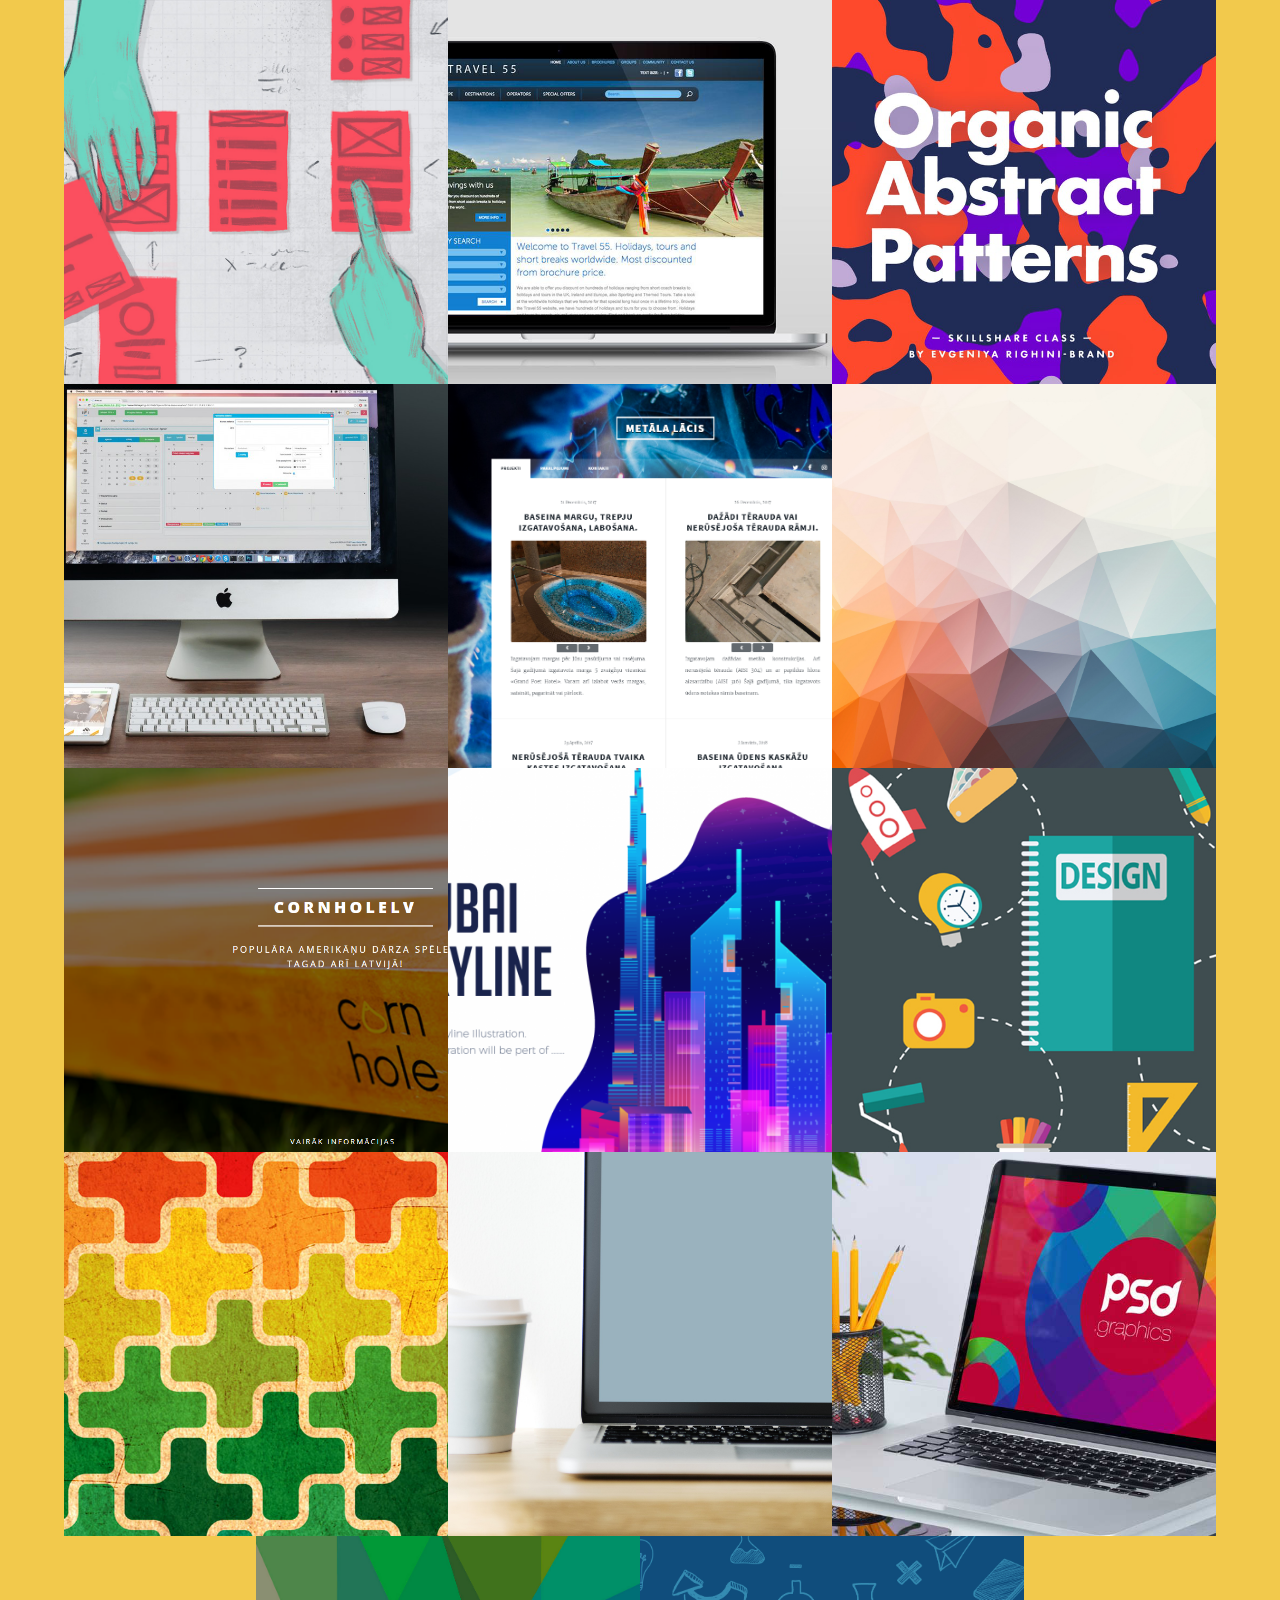
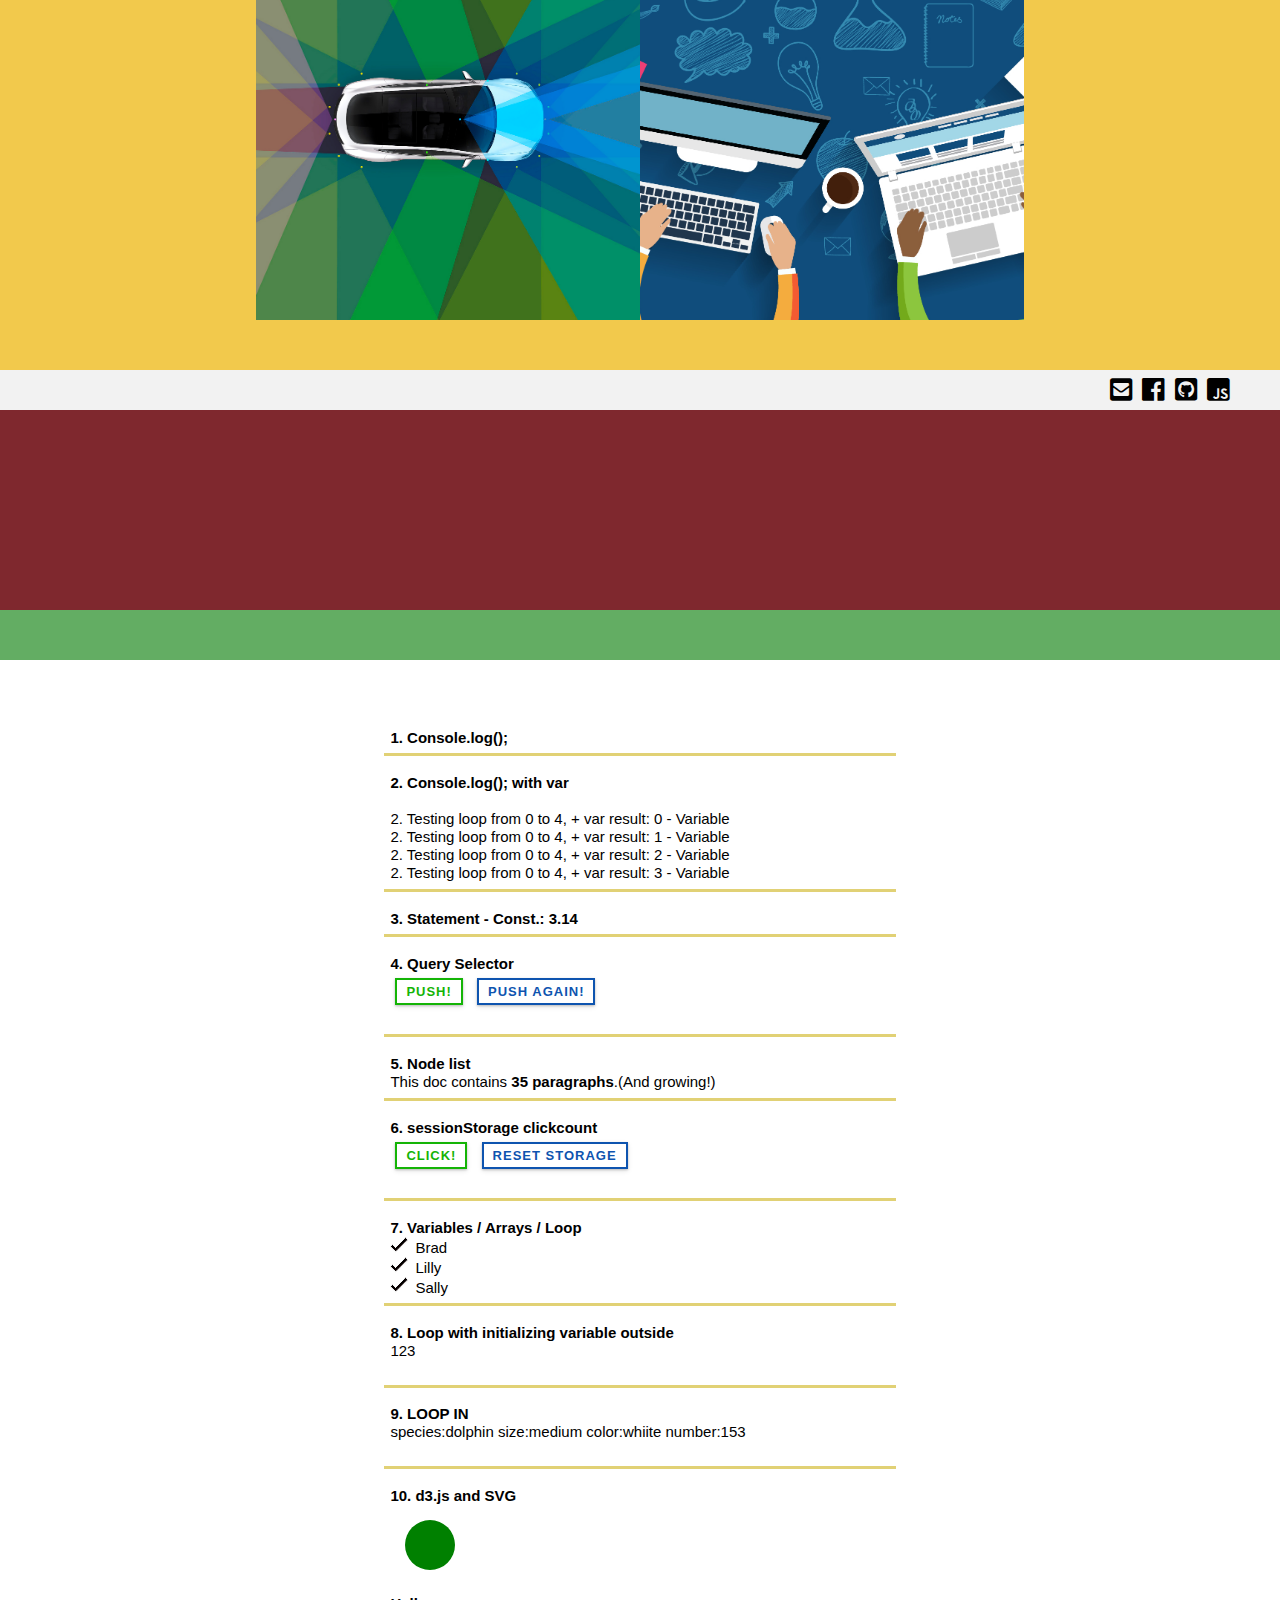
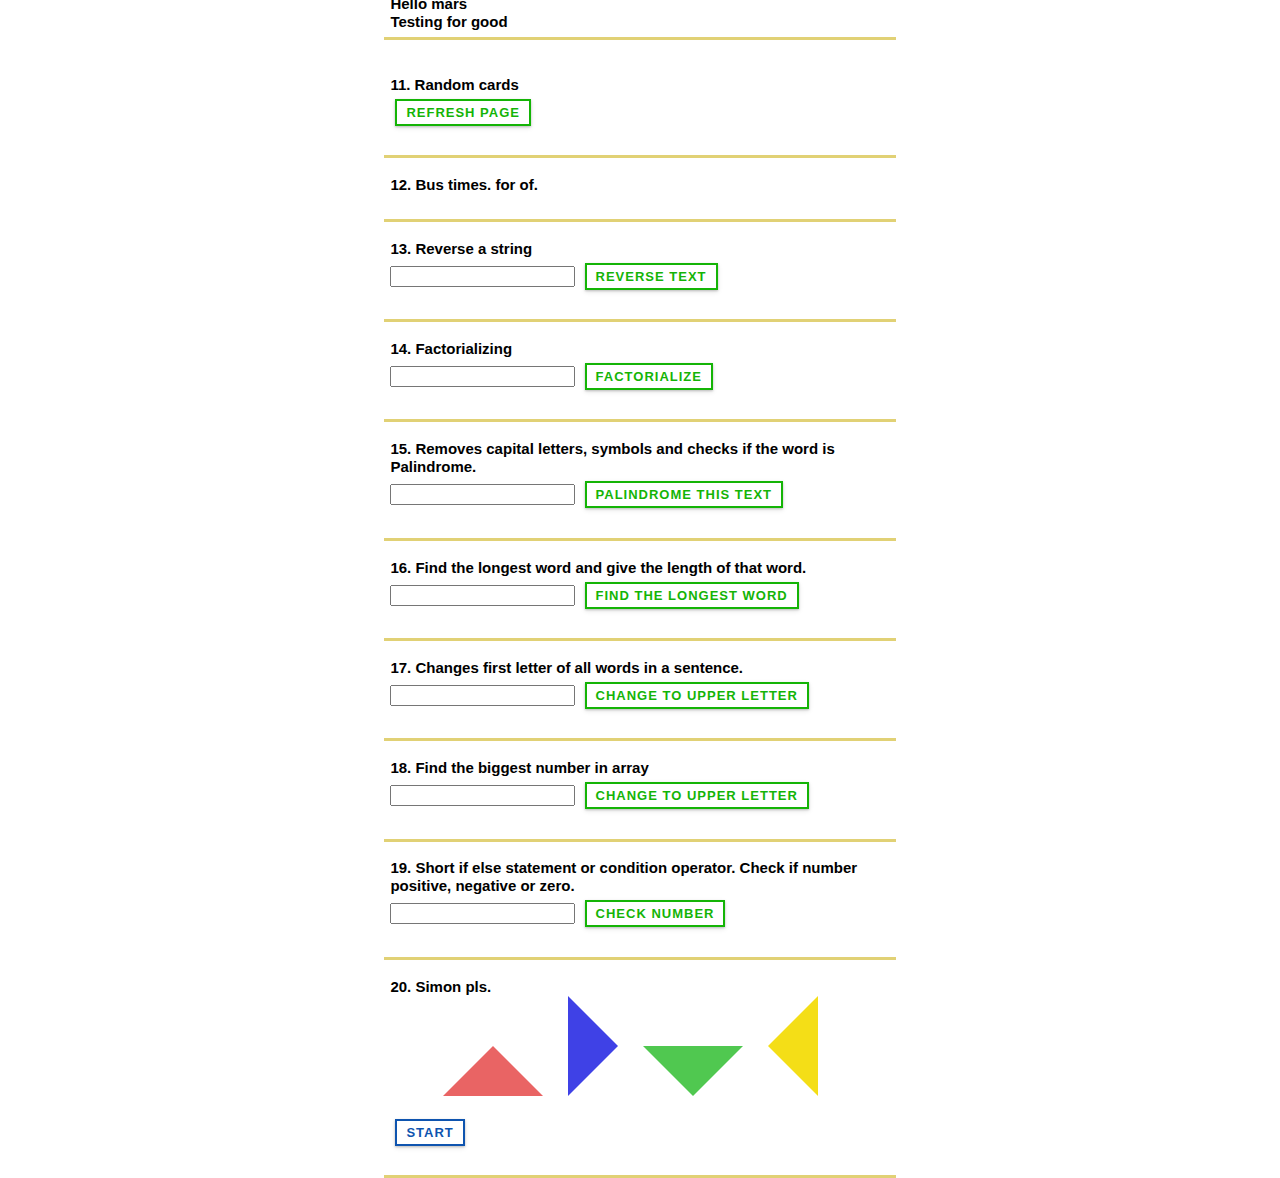
==== commit 84bb7d44: "Fix pre footer." ====
--- a/index.html
+++ b/index.html
@@ -1,362 +1,362 @@
-<html>
-    <head> 
-        <meta name="viewport" content="width=device-width, initial-scale=1.0">
-        <link rel="stylesheet" href="reset.css">
-        <link rel="stylesheet" href="style.css">
-        <link rel="stylesheet" href="web-fonts-with-css\css\fontawesome-all.css">
-
-        <title></title>
-    </head>
-    <body>
-
-<div class="grid">
-   
-    
-        
-        <div class="pics">
-
-
-            <div class="pic-des">
-                <img class="image" src="img/1.png">
-
-                <div class="overlay overlayBot">
-                        <div class="pictextbot"><p>Just drawing papers and fingers <br/>Dec 2018</p></div>
-                </div>
-                    <div class="overlay2 overlayBot2">
-                            <div class="pictexttop"><h4>Paperfinger.com</h4></div>
-                    </div>
-            </div> 
-
-            <div class="pic-des">
-                  <img class="image" src="img/2.png">
-                <div class="overlay overlayBot">
-                    <div class="pictextbot"><p>Full web site build <br/>Jun 2018</p></div>
-                </div>
-                <div class="overlay2 overlayBot2">
-                    <div class="pictexttop"><h4>KungFuPanda.com</h4></div>
-                </div>
-            </div> 
-
-
-            <div class="pic-des"><img  class="image" src="img/3.png">
-                <div class="overlay overlayBot">
-                     <div class="pictextbot"><p>Pattern drawing <br/>Jun 2017</p></div>
-                </div>
-                <div class="overlay2 overlayBot2">
-                     <div class="pictexttop"><h4>Organicabstract.com</h4></div>
-                </div>
-            </div>
-
-            <div class="pic-des"><img  class="image" src="img/4.png">
-                <div class="overlay overlayBot">
-                    <div class="pictextbot"><p>Full web site build <br/>Jun 2018</p></div>
-                </div>
-                <div class="overlay2 overlayBot2">
-                    <div class="pictexttop"><h4>KungFuPanda.com</h4></div>
-                </div>
-            </div>
-
-            <div class="pic-des"><img  class="image" src="img/6.png">
-                <div class="overlay overlayBot">
-                    <div class="pictextbot"><p>Full web site build <br/>Jun 2018</p></div>
-                </div>
-                <div class="overlay2 overlayBot2">
-                    <div class="pictexttop"><h4>KungFuPanda.com</h4></div>
-                </div>
-            </div>
-
-            <div class="pic-des"><img  class="image" src="img/7.png">
-                <div class="overlay overlayBot">
-                        <div class="pictextbot"><p>Full web site build <br/>Jun 2018</p></div>
-                </div>
-    
-                <div class="overlay2 overlayBot2">
-                    <div class="pictexttop"><h4>KungFuPanda.com</h4></div>
-                </div>
-            </div>
-
-            <div class="pic-des"><img  class="image" src="img/8.png">
-                <div class="overlay overlayBot">
-                    <div class="pictextbot"><p>Full web site build <br/>Jun 2018</p></div>
-                </div>
-    
-                <div class="overlay2 overlayBot2">
-                    <div class="pictexttop"><h4>KungFuPanda.com</h4></div>
-                </div>
-            </div>
-
-            <div class="pic-des"><img  class="image" src="img/9.png">
-                <div class="overlay overlayBot">
-                    <div class="pictextbot"><p>Full web site build <br/>Jun 2018</p></div>
-                </div>
-    
-                <div class="overlay2 overlayBot2">
-                    <div class="pictexttop"><h4>KungFuPanda.com</h4></div>
-                </div>
-            </div>
-
-            <div class="pic-des"><img  class="image" src="img/10.png">
-                <div class="overlay overlayBot">
-                    <div class="pictextbot"><p>Full web site build <br/>Jun 2018</p></div>
-                </div>
-                <div class="overlay2 overlayBot2">
-                    <div class="pictexttop"><h4>KungFuPanda.com</h4></div>
-                </div>
-            </div>
-
-            <div class="pic-des"><img  class="image" src="img/11.png">
-                <div class="overlay overlayBot">
-                    <div class="pictextbot"><p>Full web site build <br/>Jun 2018</p></div>
-                </div>
-                <div class="overlay2 overlayBot2">
-                        <div class="pictexttop"><h4>KungFuPanda.com</h4></div>
-                </div>
-            </div>
-
-            <div class="pic-des"><img  class="image" src="img/12.png">
-                <div class="overlay overlayBot">
-                    <div class="pictextbot"><p>Full web site build <br/>Jun 2018</p></div>
-                </div>
-    
-                <div class="overlay2 overlayBot2">
-                    <div class="pictexttop"><h4>KungFuPanda.com</h4></div>
-                 </div>
-             </div>
-
-            <div class="pic-des"><img  class="image" src="img/13.png">
-                <div class="overlay overlayBot">
-                    <div class="pictextbot"><p>Full web site build <br/>Jun 2018</p></div>
-                    </div>
-    
-                <div class="overlay2 overlayBot2">
-                    <div class="pictexttop"><h4>KungFuPanda.com</h4></div>
-                </div>
-             </div>
-
-            <div class="pic-des"><img  class="image" src="img/14.png">
-                <div class="overlay overlayBot">
-                    <div class="pictextbot"><p>Full web site build <br/>Jun 2018</p></div>
-                </div>
-    
-                <div class="overlay2 overlayBot2">
-                    <div class="pictexttop"><h4>KungFuPanda.com</h4></div>
-                </div>
-            </div>
-
-            <div class="pic-des"><img  class="image" src="img/15.png">
-                <div class="overlay overlayBot">
-                    <div class="pictextbot"><p>Full web site build <br/>Jun 2018</p></div>
-                </div>
-    
-                 <div class="overlay2 overlayBot2">
-                     <div class="pictexttop"><h4>KungFuPanda.com</h4></div>
-                 </div>
-            </div>
-
-    </div>
-
-
-        <div class="pre-footer">
-            <a href="JSLearning/index.html"> <i class="fas fa-envelope-square"></i></a>
-            <a href="JSLearning/index.html"> <i class="fab fa-facebook"></i></a>
-            <a href="JSLearning/index.html"> <i class="fab fa-github-square" href="#"></i></a>
-            <a href="JSLearning/index.html"> <i class="fab fa-js-square"></i></a>
-        </div>
-
-        <div class="footer-portfolio">
-        </div>
-    
-<!-- JS web part -->
-<div class="grid-js-part">
-
-        <div class="page-seperator">
-               
-            </div>
-
-    <div class="title"></div>
-    
-
-    <div class="content">
-        <div class="seperation">
-            <p>1. Console.log();</p>
-            
-        </div>
-
-        <div class="seperation"> 
-            <p id="NR2">2. Console.log(); with var<br><br></p>
-            <div id="NR2Data">
-           </div>
-        </div>
-
-        <div class="seperation">
-            <p id="NR3">3. Statement - Const.</p>
-        </div>
-
-        <div class="seperation">
-            <p class="NR4">4. Query Selector</p> 
-            <button class="btn btn-1 btn-1a" onclick="fromTransparentToGreen()">push!</button>
-            <button class="btn btn-2 btn-2a" onclick="backToTransparent()">Push again!</button><br><br>
-        </div>
-
-        <div class="seperation">
-            <p id="NR5">5. Node list</p>
-            <div id="NR5NodeCount">5. Node list</div>
-        </div>
-
-        <div class="seperation">
-            <p id="NR6">6. sessionStorage clickcount </p>
-            <button class="btn btn-1 btn-1a" onclick="clickCounter()">Click!</button>
-            <button class="btn btn-2 btn-2a" onclick="clickCounterReset()">Reset Storage</button>
-            <div id="counterResult"></div><br>
-        </div>
-        
-        <div class="seperation">
-            <p id="NR7">7. Variables / Arrays / Loop</p>
-            <ul id="people"></ul>
-        </div>
-
-        <div class="seperation">
-            <p id="NR8">8. Loop with initializing variable outside</p>
-            <div id="outsideLoop"></div><br>
-        </div>
-
-        <div class="seperation">
-            <p id="NR9">9. LOOP IN</p>
-            <div id="NR9Data"></div><br>
-        </div>
-
-        <div class="seperation">
-           <p id="NR10">10. d3.js and SVG</p>
-            <svg width = "200" height = "90">
-                <circle cx = "40" cy = "40" r = "25" fill = "green"/>
-             </svg>
-        <h1>Hello mars</h1>
-        <h2>Testing for good</h2>
-    </div><br>
-
-    <div class="seperation">
-        <p id="NR11">11. Random cards</p>
-        <div id="NR11Data">
-            <input class="btn btn-1 btn-1a" type="button" value="Refresh Page" onClick="window.location.reload()">
-        </div>
-        <br>
-    </div> 
-
-    <div class="seperation">
-        <p id="NR12">12. Bus times. for of.</p>
-        <div id="NR12Data">
-            
-        </div>
-        <br>
-    </div> 
-
-    <div class="seperation">
-        <p id="NR13">13. Reverse a string</p>
-        <div id="NR13Data">
-            <input type="text" id="reversetext"/>
-            <input class="btn btn-1 btn-1a" type="button" value="Reverse Text" onClick="reversedMuch()"> </br>
-        </div>
-        <p id="demo"></p>
-        <br>
-    </div> 
-
-    <div class="seperation">
-        <p id="NR14">14. Factorializing</p>
-        <div id="NR14Data">
-            <input type="text" id="factorText"/>
-            <input class="btn btn-1 btn-1a" type="button" value="Factorialize" onClick="factorAndDelete()"> </br>
-            <div id="FactoResult"></div>
-        </div>
-        
-        <br>
-    </div> 
-
-    <div class="seperation">
-        <p id="NR15">15. Removes capital letters, symbols and checks if the word is Palindrome.</p>
-        <div id="NR15Data">
-            <input type="text" id="PalindromeText"/>
-            <input class="btn btn-1 btn-1a" type="button" value="Palindrome this text" onClick="PalindromeThis()"> </br>
-            <div id="PalindromeResult"></div>
-        </div>
-        
-        <br>
-    </div> 
-
-    <div class="seperation">
-        <p id="NR16">16. Find the longest word and give the length of that word.</p>
-        <div id="NR16Data">
-            <input type="text" id="FindLongestWordText"/>
-            <input class="btn btn-1 btn-1a" type="button" value="Find the longest word" onClick="FindLongestWord()"> </br>
-            <div id="FindLongestWordRes"></div>
-        </div>
-        
-        <br>
-    </div> 
-
-    <div class="seperation">
-        <p id="NR17">17. Changes first letter of all words in a sentence.</p>
-        <div id="NR17Data">
-            <input type="text" id="UpperLetterText"/>
-            <input class="btn btn-1 btn-1a" type="button" value="Change to Upper letter" onClick="UpperLetter()"> </br>
-            <div id="UpperLetterRes"></div>
-        </div>
-
-        <br>
-    </div> 
-
-
-    <div class="seperation">
-        <p id="NR18">18. Find the biggest number in array</p>
-        <div id="NR18Data">
-            <input type="text" id="UpperLetterText"/>
-            <input class="btn btn-1 btn-1a" type="button" value="Change to Upper letter" onClick="UpperLetter()"> </br>
-            <div id="ArrayNumberResult"></div>
-        </div>
-        <br>
-    </div> 
-
-    <div class="seperation">
-        <p id="NR19">19. Short if else statement or condition operator. Check if number positive, negative or zero.</p>
-        <div id="NR19Data">
-            <input type="text" id="CondOperText"/>
-            <input class="btn btn-1 btn-1a" type="button" value="Check number" onClick="CondOper()"> </br>
-            <div id="CondOperResult"></div>
-        </div>
-        <br>
-    </div> 
-
-    <div class="seperation">
-        <p id="NR20">20. Simon pls.</p>
-        
-        <div id="NR20Data">
-                <div class="lilbox">
-                            <div id="red"></div>
-                        
-                            <div id="blue"></div>
-    
-                            <div id="green"></div>
-
-                            <div id="yellow"></div>
-                </div>
-            </br>
-                <input class="btn btn-2 btn-2a" type="button" value="Start" onClick=""> </br>
-
-        </div>
-
-            
-
-    
-
-        <br>
-    </div>
-    <div class="footer"></div>
-
-</div>
-
-
-<script src="https://d3js.org/d3.v5.min.js"></script>
-<script src="JSLearning/app.js"></script>
-
-
-    </body>
+<html>
+    <head> 
+        <meta name="viewport" content="width=device-width, initial-scale=1.0">
+        <link rel="stylesheet" href="reset.css">
+        <link rel="stylesheet" href="style.css">
+        <link rel="stylesheet" href="web-fonts-with-css\css\fontawesome-all.css">
+
+        <title></title>
+    </head>
+    <body>
+
+<div class="grid">
+   
+    
+        
+        <div class="pics">
+
+
+            <div class="pic-des">
+                <img class="image" src="img/1.png">
+
+                <div class="overlay overlayBot">
+                        <div class="pictextbot"><p>Just drawing papers and fingers <br/>Dec 2018</p></div>
+                </div>
+                    <div class="overlay2 overlayBot2">
+                            <div class="pictexttop"><h4>Paperfinger.com</h4></div>
+                    </div>
+            </div> 
+
+            <div class="pic-des">
+                  <img class="image" src="img/2.png">
+                <div class="overlay overlayBot">
+                    <div class="pictextbot"><p>Full web site build <br/>Jun 2018</p></div>
+                </div>
+                <div class="overlay2 overlayBot2">
+                    <div class="pictexttop"><h4>KungFuPanda.com</h4></div>
+                </div>
+            </div> 
+
+
+            <div class="pic-des"><img  class="image" src="img/3.png">
+                <div class="overlay overlayBot">
+                     <div class="pictextbot"><p>Pattern drawing <br/>Jun 2017</p></div>
+                </div>
+                <div class="overlay2 overlayBot2">
+                     <div class="pictexttop"><h4>Organicabstract.com</h4></div>
+                </div>
+            </div>
+
+            <div class="pic-des"><img  class="image" src="img/4.png">
+                <div class="overlay overlayBot">
+                    <div class="pictextbot"><p>Full web site build <br/>Jun 2018</p></div>
+                </div>
+                <div class="overlay2 overlayBot2">
+                    <div class="pictexttop"><h4>KungFuPanda.com</h4></div>
+                </div>
+            </div>
+
+            <div class="pic-des"><img  class="image" src="img/6.png">
+                <div class="overlay overlayBot">
+                    <div class="pictextbot"><p>Full web site build <br/>Jun 2018</p></div>
+                </div>
+                <div class="overlay2 overlayBot2">
+                    <div class="pictexttop"><h4>KungFuPanda.com</h4></div>
+                </div>
+            </div>
+
+            <div class="pic-des"><img  class="image" src="img/7.png">
+                <div class="overlay overlayBot">
+                        <div class="pictextbot"><p>Full web site build <br/>Jun 2018</p></div>
+                </div>
+    
+                <div class="overlay2 overlayBot2">
+                    <div class="pictexttop"><h4>KungFuPanda.com</h4></div>
+                </div>
+            </div>
+
+            <div class="pic-des"><img  class="image" src="img/8.png">
+                <div class="overlay overlayBot">
+                    <div class="pictextbot"><p>Full web site build <br/>Jun 2018</p></div>
+                </div>
+    
+                <div class="overlay2 overlayBot2">
+                    <div class="pictexttop"><h4>KungFuPanda.com</h4></div>
+                </div>
+            </div>
+
+            <div class="pic-des"><img  class="image" src="img/9.png">
+                <div class="overlay overlayBot">
+                    <div class="pictextbot"><p>Full web site build <br/>Jun 2018</p></div>
+                </div>
+    
+                <div class="overlay2 overlayBot2">
+                    <div class="pictexttop"><h4>KungFuPanda.com</h4></div>
+                </div>
+            </div>
+
+            <div class="pic-des"><img  class="image" src="img/10.png">
+                <div class="overlay overlayBot">
+                    <div class="pictextbot"><p>Full web site build <br/>Jun 2018</p></div>
+                </div>
+                <div class="overlay2 overlayBot2">
+                    <div class="pictexttop"><h4>KungFuPanda.com</h4></div>
+                </div>
+            </div>
+
+            <div class="pic-des"><img  class="image" src="img/11.png">
+                <div class="overlay overlayBot">
+                    <div class="pictextbot"><p>Full web site build <br/>Jun 2018</p></div>
+                </div>
+                <div class="overlay2 overlayBot2">
+                        <div class="pictexttop"><h4>KungFuPanda.com</h4></div>
+                </div>
+            </div>
+
+            <div class="pic-des"><img  class="image" src="img/12.png">
+                <div class="overlay overlayBot">
+                    <div class="pictextbot"><p>Full web site build <br/>Jun 2018</p></div>
+                </div>
+    
+                <div class="overlay2 overlayBot2">
+                    <div class="pictexttop"><h4>KungFuPanda.com</h4></div>
+                 </div>
+             </div>
+
+            <div class="pic-des"><img  class="image" src="img/13.png">
+                <div class="overlay overlayBot">
+                    <div class="pictextbot"><p>Full web site build <br/>Jun 2018</p></div>
+                    </div>
+    
+                <div class="overlay2 overlayBot2">
+                    <div class="pictexttop"><h4>KungFuPanda.com</h4></div>
+                </div>
+             </div>
+
+            <div class="pic-des"><img  class="image" src="img/14.png">
+                <div class="overlay overlayBot">
+                    <div class="pictextbot"><p>Full web site build <br/>Jun 2018</p></div>
+                </div>
+    
+                <div class="overlay2 overlayBot2">
+                    <div class="pictexttop"><h4>KungFuPanda.com</h4></div>
+                </div>
+            </div>
+
+            <div class="pic-des"><img  class="image" src="img/15.png">
+                <div class="overlay overlayBot">
+                    <div class="pictextbot"><p>Full web site build <br/>Jun 2018</p></div>
+                </div>
+    
+                 <div class="overlay2 overlayBot2">
+                     <div class="pictexttop"><h4>KungFuPanda.com</h4></div>
+                 </div>
+            </div>
+
+    </div>
+
+
+        <div class="pre-footer">
+            <a href="JSLearning/index.html"> <i class="fas fa-envelope-square"></i></a>
+            <a href="JSLearning/index.html"> <i class="fab fa-facebook"></i></a>
+            <a href="JSLearning/index.html"> <i class="fab fa-github-square" href="#"></i></a>
+            <a href="JSLearning/index.html"> <i class="fab fa-js-square"></i></a>
+        </div>
+
+        <div class="footer-portfolio">
+        </div>
+    
+<!-- JS web part -->
+<div class="grid-js-part">
+
+        <div class="page-seperator">
+               
+            </div>
+
+    <div class="title"></div>
+    
+
+    <div class="content">
+        <div class="seperation">
+            <p>1. Console.log();</p>
+            
+        </div>
+
+        <div class="seperation"> 
+            <p id="NR2">2. Console.log(); with var<br><br></p>
+            <div id="NR2Data">
+           </div>
+        </div>
+
+        <div class="seperation">
+            <p id="NR3">3. Statement - Const.</p>
+        </div>
+
+        <div class="seperation">
+            <p class="NR4">4. Query Selector</p> 
+            <button class="btn btn-1 btn-1a" onclick="fromTransparentToGreen()">push!</button>
+            <button class="btn btn-2 btn-2a" onclick="backToTransparent()">Push again!</button><br><br>
+        </div>
+
+        <div class="seperation">
+            <p id="NR5">5. Node list</p>
+            <div id="NR5NodeCount">5. Node list</div>
+        </div>
+
+        <div class="seperation">
+            <p id="NR6">6. sessionStorage clickcount </p>
+            <button class="btn btn-1 btn-1a" onclick="clickCounter()">Click!</button>
+            <button class="btn btn-2 btn-2a" onclick="clickCounterReset()">Reset Storage</button>
+            <div id="counterResult"></div><br>
+        </div>
+        
+        <div class="seperation">
+            <p id="NR7">7. Variables / Arrays / Loop</p>
+            <ul id="people"></ul>
+        </div>
+
+        <div class="seperation">
+            <p id="NR8">8. Loop with initializing variable outside</p>
+            <div id="outsideLoop"></div><br>
+        </div>
+
+        <div class="seperation">
+            <p id="NR9">9. LOOP IN</p>
+            <div id="NR9Data"></div><br>
+        </div>
+
+        <div class="seperation">
+           <p id="NR10">10. d3.js and SVG</p>
+            <svg width = "200" height = "90">
+                <circle cx = "40" cy = "40" r = "25" fill = "green"/>
+             </svg>
+        <h1>Hello mars</h1>
+        <h2>Testing for good</h2>
+    </div><br>
+
+    <div class="seperation">
+        <p id="NR11">11. Random cards</p>
+        <div id="NR11Data">
+            <input class="btn btn-1 btn-1a" type="button" value="Refresh Page" onClick="window.location.reload()">
+        </div>
+        <br>
+    </div> 
+
+    <div class="seperation">
+        <p id="NR12">12. Bus times. for of.</p>
+        <div id="NR12Data">
+            
+        </div>
+        <br>
+    </div> 
+
+    <div class="seperation">
+        <p id="NR13">13. Reverse a string</p>
+        <div id="NR13Data">
+            <input type="text" id="reversetext"/>
+            <input class="btn btn-1 btn-1a" type="button" value="Reverse Text" onClick="reversedMuch()"> </br>
+        </div>
+        <p id="demo"></p>
+        <br>
+    </div> 
+
+    <div class="seperation">
+        <p id="NR14">14. Factorializing</p>
+        <div id="NR14Data">
+            <input type="text" id="factorText"/>
+            <input class="btn btn-1 btn-1a" type="button" value="Factorialize" onClick="factorAndDelete()"> </br>
+            <div id="FactoResult"></div>
+        </div>
+        
+        <br>
+    </div> 
+
+    <div class="seperation">
+        <p id="NR15">15. Removes capital letters, symbols and checks if the word is Palindrome.</p>
+        <div id="NR15Data">
+            <input type="text" id="PalindromeText"/>
+            <input class="btn btn-1 btn-1a" type="button" value="Palindrome this text" onClick="PalindromeThis()"> </br>
+            <div id="PalindromeResult"></div>
+        </div>
+        
+        <br>
+    </div> 
+
+    <div class="seperation">
+        <p id="NR16">16. Find the longest word and give the length of that word.</p>
+        <div id="NR16Data">
+            <input type="text" id="FindLongestWordText"/>
+            <input class="btn btn-1 btn-1a" type="button" value="Find the longest word" onClick="FindLongestWord()"> </br>
+            <div id="FindLongestWordRes"></div>
+        </div>
+        
+        <br>
+    </div> 
+
+    <div class="seperation">
+        <p id="NR17">17. Changes first letter of all words in a sentence.</p>
+        <div id="NR17Data">
+            <input type="text" id="UpperLetterText"/>
+            <input class="btn btn-1 btn-1a" type="button" value="Change to Upper letter" onClick="UpperLetter()"> </br>
+            <div id="UpperLetterRes"></div>
+        </div>
+
+        <br>
+    </div> 
+
+
+    <div class="seperation">
+        <p id="NR18">18. Find the biggest number in array</p>
+        <div id="NR18Data">
+            <input type="text" id="UpperLetterText"/>
+            <input class="btn btn-1 btn-1a" type="button" value="Change to Upper letter" onClick="UpperLetter()"> </br>
+            <div id="ArrayNumberResult"></div>
+        </div>
+        <br>
+    </div> 
+
+    <div class="seperation">
+        <p id="NR19">19. Short if else statement or condition operator. Check if number positive, negative or zero.</p>
+        <div id="NR19Data">
+            <input type="text" id="CondOperText"/>
+            <input class="btn btn-1 btn-1a" type="button" value="Check number" onClick="CondOper()"> </br>
+            <div id="CondOperResult"></div>
+        </div>
+        <br>
+    </div> 
+
+    <div class="seperation">
+        <p id="NR20">20. Simon pls.</p>
+        
+        <div id="NR20Data">
+                <div class="lilbox">
+                            <div id="red"></div>
+                        
+                            <div id="blue"></div>
+    
+                            <div id="green"></div>
+
+                            <div id="yellow"></div>
+                </div>
+            </br>
+                <input class="btn btn-2 btn-2a" type="button" value="Start" onClick=""> </br>
+
+        </div>
+
+            
+
+    
+
+        <br>
+    </div>
+    <div class="footer"></div>
+
+</div>
+
+
+<script src="https://d3js.org/d3.v5.min.js"></script>
+<script src="JSLearning/app.js"></script>
+
+
+    </body>
 </html>--- a/style.css
+++ b/style.css
@@ -1,367 +1,367 @@
-.grid {
-  font-family: Verdana, sans-serif;
-  font-size: 16px;
-  background-color: #f2c94c;
-  display: grid;
-  grid-template-columns: 1fr;
-  grid-template-rows: 2fr 8.5vw 0% 40px 60px;
-
-  /* grid-template-areas:
-    "stext stext stext stext"
-    "ltext ltext ltext ltext"
-    "pics pics pics pics pics"
-    "footer footer footer footer footer "; */
-}
-
-.stext {
-  font-family: Calibri, Apercu Pro, sans-serif;
-  font-size: 2vw;
-  text-shadow: 1px 1px 2px rgb(237, 230, 213);
-  display: flex;
-  justify-content: start;
-  padding: 11vh 0 0 4.5vw;
-  line-height: 40%;
-}
-
-.ltext h1 {
-  font-family: Calibri, Apercu Pro, sans-serif;
-  /* font-size: calc(14px + (70 - 14) * ((100vw - 350px) / (1600 - 300))); */
-  font-size: 10vw;
-  text-shadow: 1px 1px 2px rgb(237, 230, 213);
-  display: flex;
-  justify-content: start;
-  color: black;
-  line-height: 90%;
-  padding-left: 3.8vw;
-}
-
-.text-block {
-  position: absolute;
-  bottom: 200px;
-  right: 200px;
-  background-color: black;
-  color: white;
-  padding-left: 20px;
-  padding-right: 20px;
-}
-
-.pics {
-  justify-content: center;
-  display: flex;
-  flex-wrap: wrap;
-  padding-bottom: 50px;
-}
-
-.pics img {
-  width: 30vw;
-}
-
-/* .pics img:hover{
-    width: 30vw;
-    opacity: 0.5;
-} */
-
-.pic-des {
-  position: relative;
-  background-color: rgb(220, 35, 66);
-}
-
-/* Pic overlay animation from bottom */
-
-.overlay {
-  position: absolute;
-  transition: all 0.5s ease;
-  opacity: 0;
-}
-
-.pictextbot {
-  color: rgb(237, 230, 213);
-  font-family: Helvetica, sans-serif;
-  position: absolute;
-  top: 50%;
-  left: 50%;
-  transform: translate(-50%, -50%);
-  font-size: 1vw;
-  text-align: center;
-  line-height: 1.1;
-  text-shadow: 0.5px 0.5px 0.5px rgb(7, 0, 0);
-}
-
-.overlayBot {
-  height: 0;
-  width: 100%;
-  left: 0;
-  bottom: 0;
-}
-
-/* .pic-des:hover .overlayBot{
-    
-} */
-
-.pic-des:hover .overlay {
-  width: 100%;
-  opacity: 0.95;
-  height: 15%;
-  background-color: rgb(220, 35, 66);
-}
-
-.pic-des:hover .image {
-  opacity: 0.9;
-}
-
-/* pic overlay animation from top */
-
-.overlay2 {
-  position: absolute;
-  transition: all 0.5s ease;
-  opacity: 0;
-}
-
-.overlayBot2 {
-  height: 0;
-  width: 100%;
-  top: 0;
-  left: 0;
-}
-
-.pic-des:hover .overlay2 {
-  width: 100%;
-  opacity: 0.95;
-  height: 8%;
-  background-color: rgb(220, 35, 66);
-}
-
-.pictexttop {
-  color: rgb(237, 230, 213);
-  font-family: Arial, Helvetica, sans-serif;
-  position: absolute;
-  top: 50%;
-  left: 50%;
-  transform: translate(-50%, -50%);
-  font-size: 1.3vw;
-  text-shadow: 0.5px 0.5px 0.5px rgb(7, 0, 0);
-}
-
-/* Other */
-
-.pre-footer {
-  background-color: #f2f2f2;
-  padding-right: 4vw;
-  justify-content: flex-end;
-  display: flex;
-  flex-wrap: wrap;
-  position: relative;
-}
-
-.pre-footer i {
-  font-size: 1.8vw;
-  padding-left: 0.4em;
-  text-align: center;
-  vertical-align: middle;
-  line-height: 40px;
-}
-
-.pre-footer i:hover {
-  font-size: 1.8vw;
-  padding-left: 0.4em;
-  text-align: center;
-  vertical-align: middle;
-  line-height: 40px;
-  color: #6e3270;
-}
-a {
-  color: inherit;
-}
-
-/* for JS part */
-
-/* this grid is for phone :) */
-.grid-js-part {
-  background-color: #f7f2f2;
-  text-decoration-color: rgb(4, 108, 192);
-  font-size: 15px;
-  line-height: 1.2;
-  display: grid;
-  grid-template-columns: 30% 1fr 30%;
-  grid-template-rows: auto 50px 1fr 75px;
-  grid-template-areas:
-    "page-seperator page-seperator page-seperator"
-    "title title title"
-    "content content content"
-    "footer footer footer";
-}
-
-/* pc */
-
-.title {
-  grid-area: title;
-  background-color: rgba(34, 139, 34, 0.705);
-}
-
-.content {
-  padding-top: 4vw;
-  grid-area: content;
-}
-
-.footer {
-  grid-area: footer;
-  background-color: rgba(211, 187, 51, 0.712);
-}
-
-.page-seperator {
-  grid-area: page-seperator;
-  background-color: #7f282e;
-  /* background-image: url("img/trees.png"); */
-  background-size: cover;
-}
-
-.page-seperator img {
-  width: 100%;
-}
-
-@media screen and (min-width: 736px) {
-  .grid-js-part {
-    display: grid;
-    grid-template-columns: 30% 1fr 1fr 1fr 30%;
-    grid-template-rows: 200px 50px 1fr 75px;
-    grid-template-areas:
-      "page-seperator page-seperator page-seperator page-seperator page-seperator"
-      "title title title title title"
-      ". content content content ."
-      "footer footer footer footer footer";
-  }
-}
-
-.seperation {
-  border-bottom-width: 3px;
-  border-bottom-color: rgba(211, 187, 51, 0.678);
-  border-bottom-style: solid;
-  padding: 1.4vw 0 0.5vw 0.5vw;
-}
-
-.seperation p {
-  font-weight: 600;
-}
-/* buttons */ /* buttons */ /* buttons */
-.btn {
-  border: none;
-  font-family: inherit;
-  font-size: 13px;
-  color: inherit;
-  background: none;
-  cursor: pointer;
-  padding: 4px 9px;
-  display: inline-block;
-  margin: 5px 5px;
-  text-transform: uppercase;
-  letter-spacing: 1px;
-  font-weight: 800;
-  outline: none;
-  position: relative;
-  -webkit-transition: all 0.3s;
-  -moz-transition: all 0.3s;
-  transition: all 0.3s;
-  box-shadow: 0 1px 2px 0 rgba(0, 0, 0, 0.2), 0 2px 5px 0 rgba(0, 0, 0, 0.103);
-}
-
-/* */
-.btn-1 {
-  border: 2px solid rgba(20, 180, 6);
-  color: rgba(20, 180, 6);
-}
-
-.btn-1a:hover,
-.btn-1a:active {
-  color: #ffffff;
-  background: rgba(20, 180, 6);
-}
-
-.btn-2 {
-  border: 2px solid rgb(14, 84, 175);
-  color: rgba(14, 84, 175);
-}
-
-.btn-2a:hover,
-.btn-2a:active {
-  color: #ffffff;
-  background: rgba(14, 84, 175);
-}
-/* buttons */ /* buttons */ /* buttons */
-
-li {
-  list-style-image: url(img/icon01so.png);
-}
-
-ul {
-  padding-left: 25px;
-}
-
-:root {
-  --simon-box-right-margin: 25px;
-}
-
-#red {
-  border-right: 50px solid transparent;
-  border-left: 50px solid transparent;
-  border-bottom: 50px solid rgba(223, 30, 30, 0.692);
-  margin-right: var(--simon-box-right-margin);
-}
-
-#red:hover {
-  border-right: 50px solid transparent;
-  border-left: 50px solid transparent;
-  border-bottom: 50px solid rgba(223, 30, 30, 0.692);
-  margin-right: var(--simon-box-right-margin);
-  transform: scale(1.2);
-}
-
-#green {
-  border-top: 50px solid rgba(22, 182, 22, 0.753);
-  border-right: 50px solid transparent;
-  border-left: 50px solid transparent;
-  margin-right: var(--simon-box-right-margin);
-}
-
-#green:hover {
-  border-top: 50px solid rgba(22, 182, 22, 0.753);
-  border-right: 50px solid transparent;
-  border-left: 50px solid transparent;
-  margin-right: var(--simon-box-right-margin);
-  transform: scale(1.2);
-}
-
-#yellow {
-  border-top: 50px solid transparent;
-  border-right: 50px solid rgba(243, 219, 4, 0.925);
-  border-bottom: 50px solid transparent;
-  margin-right: var(--simon-box-right-margin);
-}
-
-#yellow:hover {
-  border-top: 50px solid transparent;
-  border-right: 50px solid rgba(243, 219, 4, 0.925);
-  border-bottom: 50px solid transparent;
-  margin-right: var(--simon-box-right-margin);
-  transform: scale(1.2);
-}
-
-#blue {
-  border-top: 50px solid transparent;
-  border-bottom: 50px solid transparent;
-  border-left: 50px solid rgba(30, 33, 226, 0.856);
-  margin-right: var(--simon-box-right-margin);
-}
-
-#blue:hover {
-  border-top: 50px solid transparent;
-  border-bottom: 50px solid transparent;
-  border-left: 50px solid rgba(30, 33, 226, 0.856);
-  margin-right: var(--simon-box-right-margin);
-  transform: scale(1.2);
-}
-
-.lilbox {
-  display: flex;
-  justify-content: center;
-  align-items: flex-end;
-}
+.grid {
+  font-family: Verdana, sans-serif;
+  font-size: 16px;
+  background-color: #f2c94c;
+  display: grid;
+  grid-template-columns: 1fr;
+  grid-template-rows: 2fr auto 0% 40px 60px;
+
+  /* grid-template-areas:
+    "stext stext stext stext"
+    "ltext ltext ltext ltext"
+    "pics pics pics pics pics"
+    "footer footer footer footer footer "; */
+}
+
+.stext {
+  font-family: Calibri, Apercu Pro, sans-serif;
+  font-size: 2vw;
+  text-shadow: 1px 1px 2px rgb(237, 230, 213);
+  display: flex;
+  justify-content: start;
+  padding: 11vh 0 0 4.5vw;
+  line-height: 40%;
+}
+
+.ltext h1 {
+  font-family: Calibri, Apercu Pro, sans-serif;
+  /* font-size: calc(14px + (70 - 14) * ((100vw - 350px) / (1600 - 300))); */
+  font-size: 10vw;
+  text-shadow: 1px 1px 2px rgb(237, 230, 213);
+  display: flex;
+  justify-content: start;
+  color: black;
+  line-height: 90%;
+  padding-left: 3.8vw;
+}
+
+.text-block {
+  position: absolute;
+  bottom: 200px;
+  right: 200px;
+  background-color: black;
+  color: white;
+  padding-left: 20px;
+  padding-right: 20px;
+}
+
+.pics {
+  justify-content: center;
+  display: flex;
+  flex-wrap: wrap;
+  padding-bottom: 50px;
+}
+
+.pics img {
+  width: 30vw;
+}
+
+/* .pics img:hover{
+    width: 30vw;
+    opacity: 0.5;
+} */
+
+.pic-des {
+  position: relative;
+  background-color: rgb(220, 35, 66);
+}
+
+/* Pic overlay animation from bottom */
+
+.overlay {
+  position: absolute;
+  transition: all 0.5s ease;
+  opacity: 0;
+}
+
+.pictextbot {
+  color: rgb(237, 230, 213);
+  font-family: Helvetica, sans-serif;
+  position: absolute;
+  top: 50%;
+  left: 50%;
+  transform: translate(-50%, -50%);
+  font-size: 1vw;
+  text-align: center;
+  line-height: 1.1;
+  text-shadow: 0.5px 0.5px 0.5px rgb(7, 0, 0);
+}
+
+.overlayBot {
+  height: 0;
+  width: 100%;
+  left: 0;
+  bottom: 0;
+}
+
+/* .pic-des:hover .overlayBot{
+    
+} */
+
+.pic-des:hover .overlay {
+  width: 100%;
+  opacity: 0.95;
+  height: 15%;
+  background-color: rgb(220, 35, 66);
+}
+
+.pic-des:hover .image {
+  opacity: 0.9;
+}
+
+/* pic overlay animation from top */
+
+.overlay2 {
+  position: absolute;
+  transition: all 0.5s ease;
+  opacity: 0;
+}
+
+.overlayBot2 {
+  height: 0;
+  width: 100%;
+  top: 0;
+  left: 0;
+}
+
+.pic-des:hover .overlay2 {
+  width: 100%;
+  opacity: 0.95;
+  height: 8%;
+  background-color: rgb(220, 35, 66);
+}
+
+.pictexttop {
+  color: rgb(237, 230, 213);
+  font-family: Arial, Helvetica, sans-serif;
+  position: absolute;
+  top: 50%;
+  left: 50%;
+  transform: translate(-50%, -50%);
+  font-size: 1.3vw;
+  text-shadow: 0.5px 0.5px 0.5px rgb(7, 0, 0);
+}
+
+/* Other */
+
+.pre-footer {
+  background-color: #f2f2f2;
+  padding-right: 4vw;
+  justify-content: flex-end;
+  display: flex;
+  flex-wrap: wrap;
+  position: relative;
+}
+
+.pre-footer i {
+  font-size: 2vw;
+  padding-left: 0.4em;
+  text-align: center;
+  vertical-align: middle;
+  line-height: 40px;
+}
+
+.pre-footer i:hover {
+  font-size: 2.5vw;
+  padding-left: 0.4em;
+  text-align: center;
+  vertical-align: middle;
+  line-height: 40px;
+  color: #6e3270;
+}
+a {
+  color: inherit;
+}
+
+/* for JS part */
+
+/* this grid is for phone :) */
+.grid-js-part {
+  background-color: #f7f2f2;
+  text-decoration-color: rgb(4, 108, 192);
+  font-size: 15px;
+  line-height: 1.2;
+  display: grid;
+  grid-template-columns: 30% 1fr 30%;
+  grid-template-rows: auto 50px 1fr 75px;
+  grid-template-areas:
+    "page-seperator page-seperator page-seperator"
+    "title title title"
+    "content content content"
+    "footer footer footer";
+}
+
+/* pc */
+
+.title {
+  grid-area: title;
+  background-color: rgba(34, 139, 34, 0.705);
+}
+
+.content {
+  padding-top: 4vw;
+  grid-area: content;
+}
+
+.footer {
+  grid-area: footer;
+  background-color: rgba(211, 187, 51, 0.712);
+}
+
+.page-seperator {
+  grid-area: page-seperator;
+  background-color: #7f282e;
+  /* background-image: url("img/trees.png"); */
+  background-size: cover;
+}
+
+.page-seperator img {
+  width: 100%;
+}
+
+@media screen and (min-width: 736px) {
+  .grid-js-part {
+    display: grid;
+    grid-template-columns: 30% 1fr 1fr 1fr 30%;
+    grid-template-rows: 200px 50px 1fr 75px;
+    grid-template-areas:
+      "page-seperator page-seperator page-seperator page-seperator page-seperator"
+      "title title title title title"
+      ". content content content ."
+      "footer footer footer footer footer";
+  }
+}
+
+.seperation {
+  border-bottom-width: 3px;
+  border-bottom-color: rgba(211, 187, 51, 0.678);
+  border-bottom-style: solid;
+  padding: 1.4vw 0 0.5vw 0.5vw;
+}
+
+.seperation p {
+  font-weight: 600;
+}
+/* buttons */ /* buttons */ /* buttons */
+.btn {
+  border: none;
+  font-family: inherit;
+  font-size: 13px;
+  color: inherit;
+  background: none;
+  cursor: pointer;
+  padding: 4px 9px;
+  display: inline-block;
+  margin: 5px 5px;
+  text-transform: uppercase;
+  letter-spacing: 1px;
+  font-weight: 800;
+  outline: none;
+  position: relative;
+  -webkit-transition: all 0.3s;
+  -moz-transition: all 0.3s;
+  transition: all 0.3s;
+  box-shadow: 0 1px 2px 0 rgba(0, 0, 0, 0.2), 0 2px 5px 0 rgba(0, 0, 0, 0.103);
+}
+
+/* */
+.btn-1 {
+  border: 2px solid rgba(20, 180, 6);
+  color: rgba(20, 180, 6);
+}
+
+.btn-1a:hover,
+.btn-1a:active {
+  color: #ffffff;
+  background: rgba(20, 180, 6);
+}
+
+.btn-2 {
+  border: 2px solid rgb(14, 84, 175);
+  color: rgba(14, 84, 175);
+}
+
+.btn-2a:hover,
+.btn-2a:active {
+  color: #ffffff;
+  background: rgba(14, 84, 175);
+}
+/* buttons */ /* buttons */ /* buttons */
+
+li {
+  list-style-image: url(img/icon01so.png);
+}
+
+ul {
+  padding-left: 25px;
+}
+
+:root {
+  --simon-box-right-margin: 25px;
+}
+
+#red {
+  border-right: 50px solid transparent;
+  border-left: 50px solid transparent;
+  border-bottom: 50px solid rgba(223, 30, 30, 0.692);
+  margin-right: var(--simon-box-right-margin);
+}
+
+#red:hover {
+  border-right: 50px solid transparent;
+  border-left: 50px solid transparent;
+  border-bottom: 50px solid rgba(223, 30, 30, 0.692);
+  margin-right: var(--simon-box-right-margin);
+  transform: scale(1.2);
+}
+
+#green {
+  border-top: 50px solid rgba(22, 182, 22, 0.753);
+  border-right: 50px solid transparent;
+  border-left: 50px solid transparent;
+  margin-right: var(--simon-box-right-margin);
+}
+
+#green:hover {
+  border-top: 50px solid rgba(22, 182, 22, 0.753);
+  border-right: 50px solid transparent;
+  border-left: 50px solid transparent;
+  margin-right: var(--simon-box-right-margin);
+  transform: scale(1.2);
+}
+
+#yellow {
+  border-top: 50px solid transparent;
+  border-right: 50px solid rgba(243, 219, 4, 0.925);
+  border-bottom: 50px solid transparent;
+  margin-right: var(--simon-box-right-margin);
+}
+
+#yellow:hover {
+  border-top: 50px solid transparent;
+  border-right: 50px solid rgba(243, 219, 4, 0.925);
+  border-bottom: 50px solid transparent;
+  margin-right: var(--simon-box-right-margin);
+  transform: scale(1.2);
+}
+
+#blue {
+  border-top: 50px solid transparent;
+  border-bottom: 50px solid transparent;
+  border-left: 50px solid rgba(30, 33, 226, 0.856);
+  margin-right: var(--simon-box-right-margin);
+}
+
+#blue:hover {
+  border-top: 50px solid transparent;
+  border-bottom: 50px solid transparent;
+  border-left: 50px solid rgba(30, 33, 226, 0.856);
+  margin-right: var(--simon-box-right-margin);
+  transform: scale(1.2);
+}
+
+.lilbox {
+  display: flex;
+  justify-content: center;
+  align-items: flex-end;
+}
